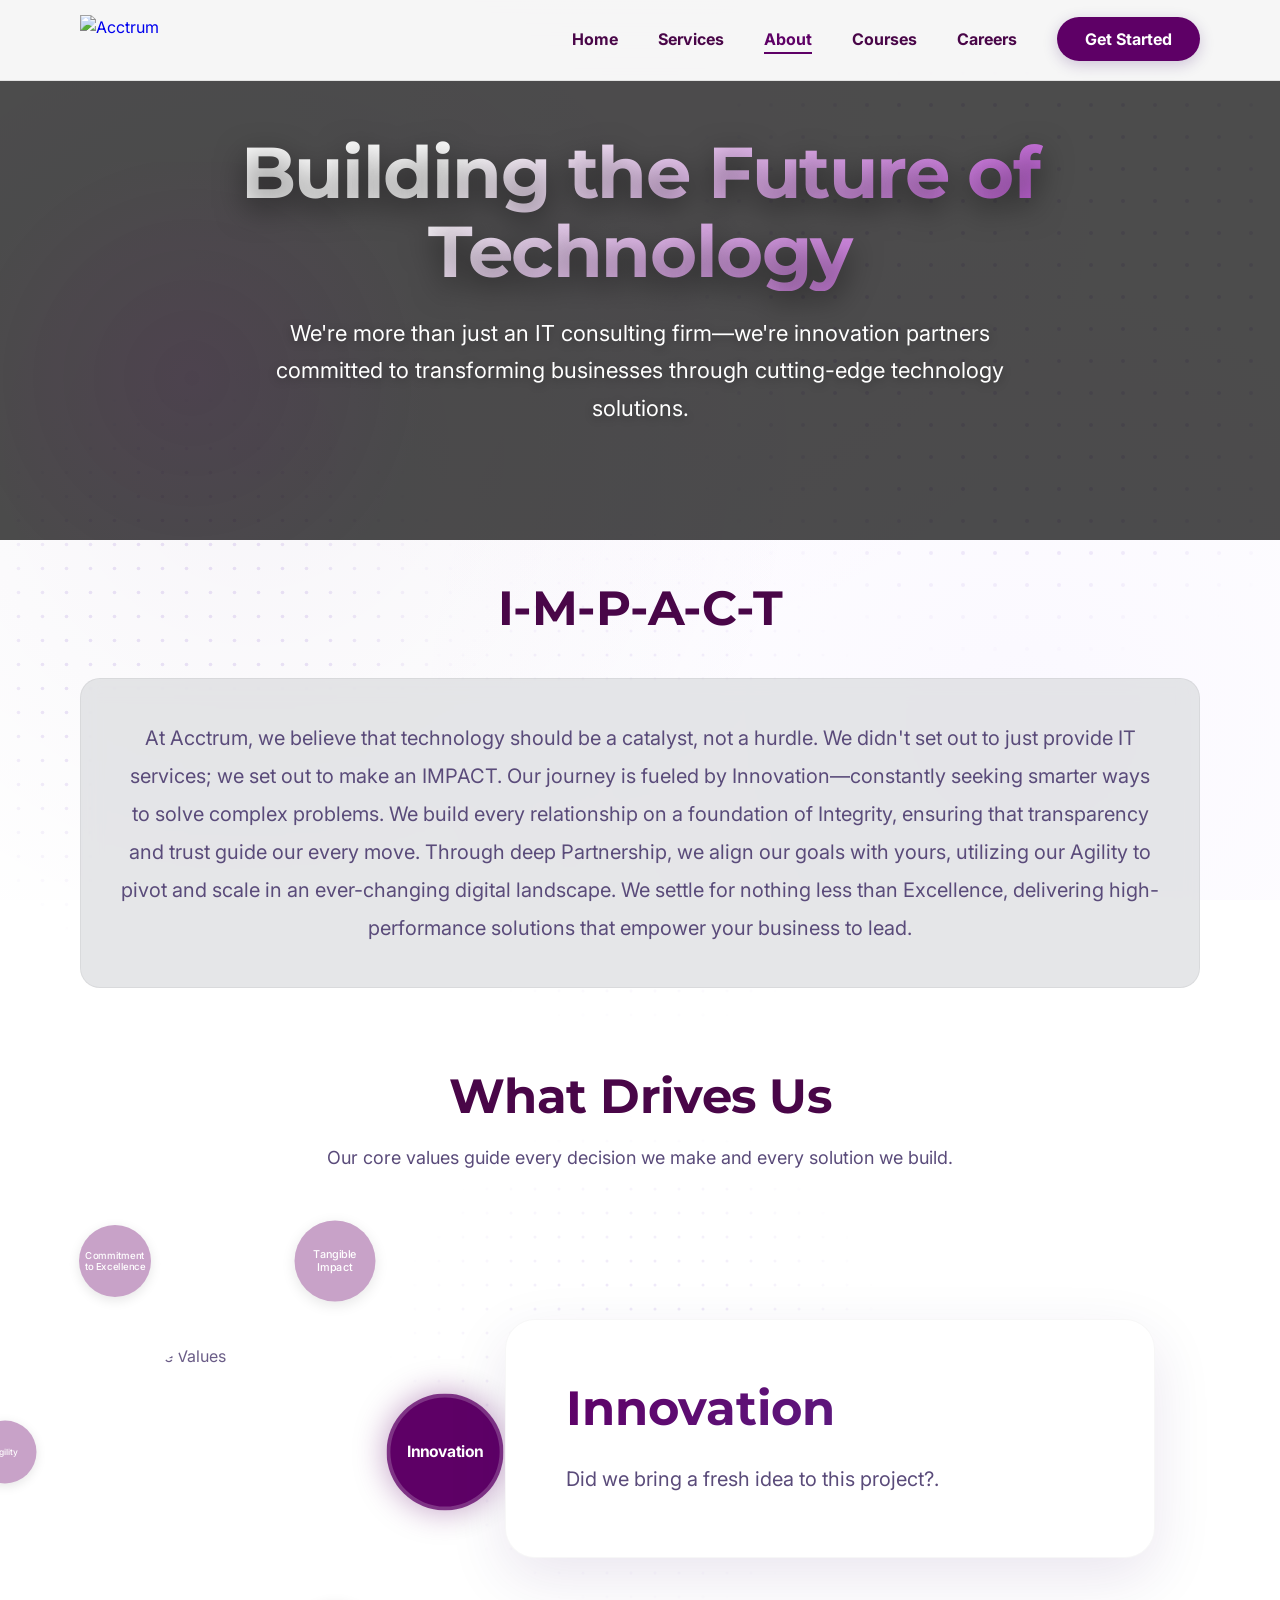
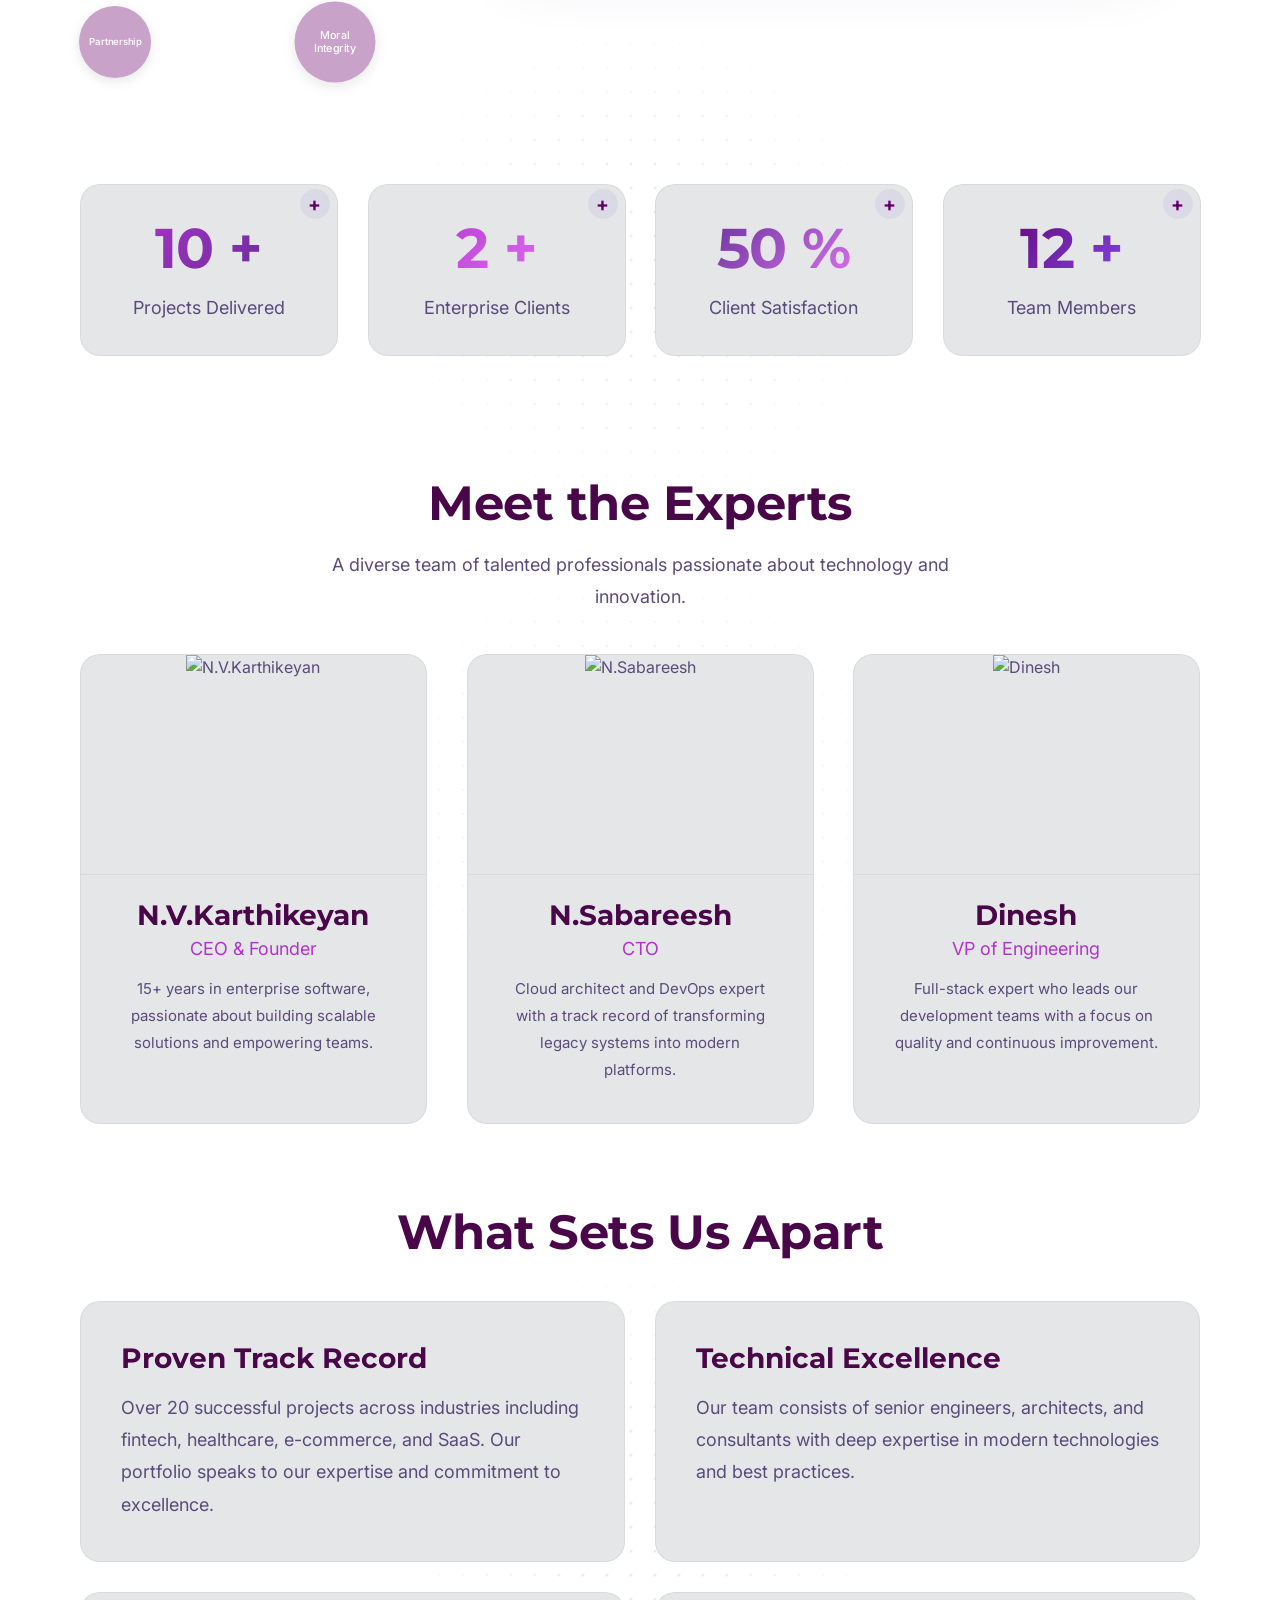
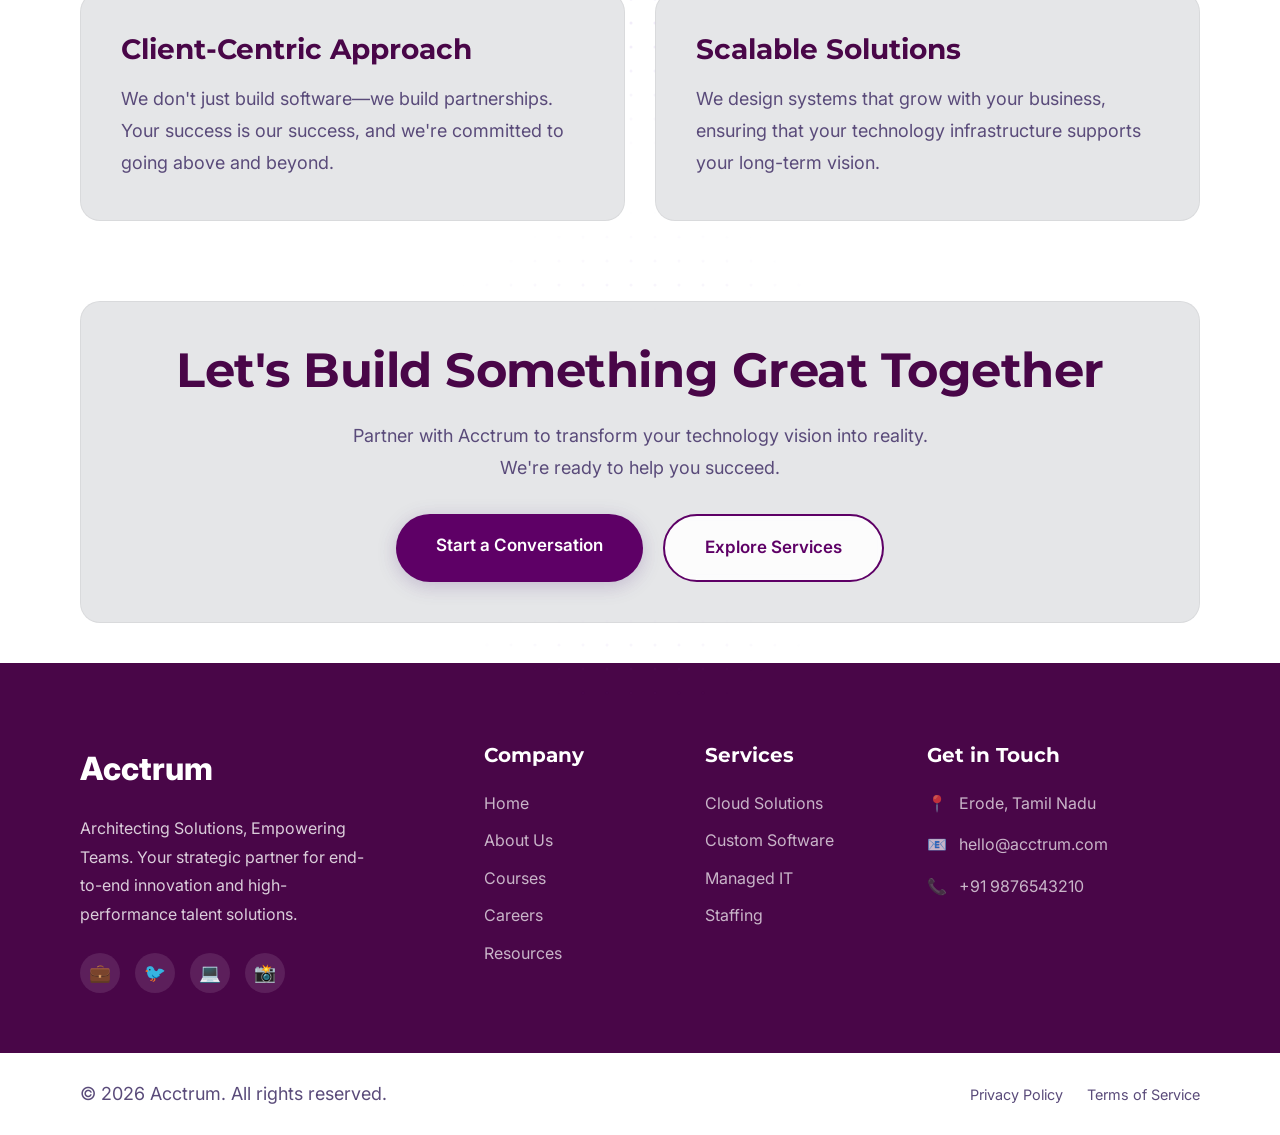
==== about.html @ 5f79438f "Add files via upload" ====
<!DOCTYPE html>
<html lang="en">

<head>
    <meta charset="UTF-8">
    <meta name="viewport" content="width=device-width, initial-scale=1.0">
    <meta name="description"
        content="Learn about Acctrum - your strategic partner for IT consulting, software development, and technology innovation.">
    <title>About Us | Acctrum - Our Story & Mission</title>

    <!-- Google Fonts -->
    <link rel="preconnect" href="https://fonts.googleapis.com">
    <link rel="preconnect" href="https://fonts.gstatic.com" crossorigin>
    <link
        href="https://fonts.googleapis.com/css2?family=Inter:wght@400;500;600;700;800&family=Montserrat:wght@700;800&display=swap"
        rel="stylesheet">

    <!-- Stylesheet -->
    <link rel="stylesheet" href="styles.css">
</head>

<body>
    <!-- Navigation -->
    <nav class="navbar" id="navbar">
        <div class="nav-container">
            <a href="index.html" class="logo">
                <img src="Imgs/Acctrum Logo Final.png" alt="Acctrum" class="logo-img">
            </a>
            <ul class="nav-links">
                <li><a href="index.html">Home</a></li>
                <li><a href="services.html">Services</a></li>
                <li><a href="about.html" class="active">About</a></li>
                <li><a href="courses.html">Courses</a></li>
                <li><a href="careers.html">Careers</a></li>
                <li><a href="contact.html" class="nav-cta">Get Started</a></li>
            </ul>
        </div>
    </nav>

    <!-- Hero Section -->
    <section class="hero section about-hero">
        <div class="container">
            <div class="hero-content" style="text-align: center; max-width: 1000px; margin: 0 auto;">
                <h1 style="margin-bottom: 24px;">Building the Future of Technology</h1>
                <p class="hero-subheadline" style="margin: 0 auto 40px;">
                    We're more than just an IT consulting firm—we're innovation partners
                    committed to transforming businesses through cutting-edge technology solutions.
                </p>
            </div>
        </div>
    </section>

    <!-- Mission Section -->
    <section class="section">
        <div class="container">
            <div class="section-header">

                <h2 class="section-title">I-M-P-A-C-T</h2>
            </div>

            <div class="glass-card" style="max-width: 1200px; margin: 0 auto; padding: 40px;">
                <p style="font-size: 1.25rem; line-height: 1.9; color: var(--text-gray); text-align: center;">
                    At Acctrum, we believe that technology should be a catalyst, not a hurdle.
                    We didn't set out to just provide IT services; we set out to make an IMPACT.
                    Our journey is fueled by Innovation—constantly seeking smarter ways to solve complex problems.
                    We build every relationship on a foundation of Integrity, ensuring that transparency and trust
                    guide our every move. Through deep Partnership, we align our goals with yours,
                    utilizing our Agility to pivot and scale in an ever-changing digital landscape.
                    We settle for nothing less than Excellence, delivering high-performance solutions that empower
                    your business to lead.
                </p>
            </div>
        </div>
    </section>

    <!-- Values Section -->
    <section class="section">
        <div class="container">
            <div class="section-header">

                <h2 class="section-title">What Drives Us</h2>
                <p class="section-description">
                    Our core values guide every decision we make and every solution we build.
                </p>
            </div>

            <div class="values-carousel-wrapper">
                <div class="values-queue" id="valuesQueue">
                    <div class="values-center-image">
                        <img src="Imgs/25.png" alt="Core Values">
                    </div>
                    <!-- Circles populated by JS -->
                </div>
                <div class="values-focal-point">
                    <div class="active-value-card" id="activeValueCard">
                        <div class="active-circle-glow"></div>
                        <div class="active-content" id="activeContent">
                            <h3 id="activeTitle">Innovation</h3>
                            <p id="activeDesc">Did we bring a fresh idea to this project?.</p>
                        </div>
                    </div>
                </div>
            </div>
        </div>
    </section>

    <!-- Stats Section -->
    <section class="section" id="stats-section">
        <div class="container">
            <div class="services-grid">
                <!-- Card 1 -->
                <div class="glass-card expandable-card">
                    <div class="card-content">
                        <h2
                            style="font-size: 3.5rem; margin-bottom: 10px; background: linear-gradient(135deg, var(--primary-light), var(--secondary)); -webkit-background-clip: text; -webkit-text-fill-color: transparent; background-clip: text;">
                            20+</h2>
                        <p style="color: var(--text-gray); font-size: 1.125rem;">Projects Delivered</p>
                        <div class="expand-icon">+</div>
                    </div>
                    <div class="card-details">
                        <p>We have successfully delivered scalable solutions across various industries including
                            Fintech, Healthcare, and E-commerce.</p>
                        <ul style="text-align: left; margin-top: 15px; font-size: 0.9rem; color: var(--text-gray);">
                            <li>• Banking & Financial Portals</li>
                            <li>• Healthcare Management Systems</li>
                            <li>• E-commerce Platforms</li>
                            <li>• Custom ERP Solutions</li>
                        </ul>
                    </div>
                </div>

                <!-- Card 2 -->
                <div class="glass-card expandable-card">
                    <div class="card-content">
                        <h2
                            style="font-size: 3.5rem; margin-bottom: 10px; background: linear-gradient(135deg, var(--primary-light), var(--accent)); -webkit-background-clip: text; -webkit-text-fill-color: transparent; background-clip: text;">
                            5+</h2>
                        <p style="color: var(--text-gray); font-size: 1.125rem;">Enterprise Clients</p>
                        <div class="expand-icon">+</div>
                    </div>
                    <div class="card-details">
                        <p>Trusted by industry leaders to drive their digital transformation.</p>
                        <div class="client-grid"
                            style="display: grid; grid-template-columns: repeat(2, 1fr); gap: 10px; margin-top: 15px;">
                            <div
                                style="background: rgba(0,0,0,0.05); padding: 10px; border-radius: 8px; font-size: 0.8rem; font-weight: 600;">
                                TechCorp</div>
                            <div
                                style="background: rgba(0,0,0,0.05); padding: 10px; border-radius: 8px; font-size: 0.8rem; font-weight: 600;">
                                HealthPlus</div>
                            <div
                                style="background: rgba(0,0,0,0.05); padding: 10px; border-radius: 8px; font-size: 0.8rem; font-weight: 600;">
                                FinFlow</div>
                            <div
                                style="background: rgba(0,0,0,0.05); padding: 10px; border-radius: 8px; font-size: 0.8rem; font-weight: 600;">
                                RetailX</div>
                        </div>
                    </div>
                </div>

                <!-- Card 3 -->
                <div class="glass-card expandable-card">
                    <div class="card-content">
                        <h2
                            style="font-size: 3.5rem; margin-bottom: 10px; background: linear-gradient(135deg, var(--secondary), var(--accent)); -webkit-background-clip: text; -webkit-text-fill-color: transparent; background-clip: text;">
                            98%</h2>
                        <p style="color: var(--text-gray); font-size: 1.125rem;">Client Satisfaction</p>
                        <div class="expand-icon">+</div>
                    </div>
                    <div class="card-details">
                        <p>Our commitment to excellence is reflected in our exceptional client retention and
                            satisfaction rates.</p>
                        <ul style="text-align: left; margin-top: 15px; font-size: 0.9rem; color: var(--text-gray);">
                            <li>• 24/7 Dedicated Support</li>
                            <li>• Transparent Communication</li>
                            <li>• On-time Delivery Guarantee</li>
                        </ul>
                    </div>
                </div>

                <!-- Card 4 -->
                <div class="glass-card expandable-card">
                    <div class="card-content">
                        <h2
                            style="font-size: 3.5rem; margin-bottom: 10px; background: linear-gradient(135deg, var(--primary), var(--secondary-light)); -webkit-background-clip: text; -webkit-text-fill-color: transparent; background-clip: text;">
                            25+</h2>
                        <p style="color: var(--text-gray); font-size: 1.125rem;">Team Members</p>
                        <div class="expand-icon">+</div>
                    </div>
                    <div class="card-details">
                        <p>A diverse team of certified experts passionate about technology.</p>
                        <ul style="text-align: left; margin-top: 15px; font-size: 0.9rem; color: var(--text-gray);">
                            <li>• Solutions Architects</li>
                            <li>• Senior Full-stack Devs</li>
                            <li>• DevOps Engineers</li>
                            <li>• UI/UX Designers</li>
                        </ul>
                    </div>
                </div>
            </div>
        </div>
    </section>

    <!-- Team Section -->
    <section class="section">
        <div class="container">
            <div class="section-header">

                <h2 class="section-title">Meet the Experts</h2>
                <p class="section-description">
                    A diverse team of talented professionals passionate about technology and innovation.
                </p>
            </div>

            <div class="pillars-grid">
                <div class="glass-card" style="text-align: center;">
                    <div class="card-image">
                        <img src="Imgs/1.png" alt="N.V.Karthikeyan">
                    </div>
                    <h3>N.V.Karthikeyan</h3>
                    <p style="color: var(--primary-light); margin-bottom: 10px;">CEO & Founder</p>
                    <p style="font-size: 0.9375rem;">
                        15+ years in enterprise software, passionate about building
                        scalable solutions and empowering teams.
                    </p>
                </div>

                <div class="glass-card" style="text-align: center;">
                    <div class="card-image">
                        <img src="Imgs/1.png" alt="N.Sabareesh">
                    </div>
                    <h3>N.Sabareesh</h3>
                    <p style="color: var(--primary-light); margin-bottom: 10px;">CTO</p>
                    <p style="font-size: 0.9375rem;">
                        Cloud architect and DevOps expert with a track record of
                        transforming legacy systems into modern platforms.
                    </p>
                </div>

                <div class="glass-card" style="text-align: center;">
                    <div class="card-image">
                        <img src="Imgs/1.png" alt="Dinesh">
                    </div>
                    <h3>Dinesh</h3>
                    <p style="color: var(--primary-light); margin-bottom: 10px;">VP of Engineering</p>
                    <p style="font-size: 0.9375rem;">
                        Full-stack expert who leads our development teams with a
                        focus on quality and continuous improvement.
                    </p>
                </div>
            </div>
        </div>
    </section>

    <!-- Why Choose Us -->
    <section class="section">
        <div class="container">
            <div class="section-header">

                <h2 class="section-title">What Sets Us Apart</h2>
            </div>

            <div class="job-grid">
                <div class="glass-card">
                    <h3 style="margin-bottom: 16px;">Proven Track Record</h3>
                    <p>
                        Over 20 successful projects across industries including fintech,
                        healthcare, e-commerce, and SaaS. Our portfolio speaks to our
                        expertise and commitment to excellence.
                    </p>
                </div>

                <div class="glass-card">
                    <h3 style="margin-bottom: 16px;">Technical Excellence</h3>
                    <p>
                        Our team consists of senior engineers, architects, and consultants
                        with deep expertise in modern technologies and best practices.
                    </p>
                </div>

                <div class="glass-card">
                    <h3 style="margin-bottom: 16px;">Client-Centric Approach</h3>
                    <p>
                        We don't just build software—we build partnerships. Your success
                        is our success, and we're committed to going above and beyond.
                    </p>
                </div>

                <div class="glass-card">
                    <h3 style="margin-bottom: 16px;">Scalable Solutions</h3>
                    <p>
                        We design systems that grow with your business, ensuring that your
                        technology infrastructure supports your long-term vision.
                    </p>
                </div>
            </div>
        </div>
    </section>

    <!-- CTA Section -->
    <section class="section">
        <div class="container">
            <div class="glass-card" style="text-align: center; padding: 40px 30px;">
                <h2 style="margin-bottom: 20px;">Let's Build Something Great Together</h2>
                <p style="max-width: 600px; margin: 0 auto 30px; font-size: 1.125rem;">
                    Partner with Acctrum to transform your technology vision into reality.
                    We're ready to help you succeed.
                </p>
                <div class="cta-container" style="justify-content: center;">
                    <a href="contact.html" class="btn btn-primary">Start a Conversation</a>
                    <a href="services.html" class="btn btn-secondary">Explore Services</a>
                </div>
            </div>
        </div>
    </section>

    <!-- Footer -->
    <footer class="footer">
        <div class="container">
            <div class="footer-grid">
                <div class="footer-info">
                    <div class="footer-logo">Acctrum</div>
                    <p>Architecting Solutions, Empowering Teams. Your strategic partner for end-to-end innovation and
                        high-performance talent solutions.</p>
                    <div class="social-links">
                        <a href="#" aria-label="LinkedIn">💼</a>
                        <a href="#" aria-label="Twitter">🐦</a>
                        <a href="#" aria-label="GitHub">💻</a>
                        <a href="#" aria-label="Instagram">📸</a>
                    </div>
                </div>

                <div class="footer-nav">
                    <h3 class="footer-heading">Company</h3>
                    <ul class="footer-links">
                        <li><a href="index.html">Home</a></li>
                        <li><a href="about.html">About Us</a></li>
                        <li><a href="courses.html">Courses</a></li>
                        <li><a href="careers.html">Careers</a></li>
                        <li><a href="contact.html">Resources</a></li>
                    </ul>
                </div>

                <div class="footer-nav">
                    <h3 class="footer-heading">Services</h3>
                    <ul class="footer-links">
                        <li><a href="services.html">Cloud Solutions</a></li>
                        <li><a href="services.html">Custom Software</a></li>
                        <li><a href="services.html">Managed IT</a></li>
                        <li><a href="services.html">Staffing</a></li>
                    </ul>
                </div>

                <div class="footer-nav">
                    <h3 class="footer-heading">Get in Touch</h3>
                    <ul class="footer-contact">
                        <li><span>📍</span> Erode, Tamil Nadu</li>
                        <li><span>📧</span> hello@acctrum.com</li>
                        <li><span>📞</span> +91 9876543210</li>
                    </ul>
                </div>
            </div>
        </div>

        <div class="footer-bottom">
            <div class="container" style="display: flex; justify-content: space-between; align-items: center;">
                <p>&copy; 2026 Acctrum. All rights reserved.</p>
                <div class="footer-legal">
                    <a href="#" style="margin-left: 20px;">Privacy Policy</a>
                    <a href="#" style="margin-left: 20px;">Terms of Service</a>
                </div>
            </div>
        </div>
    </footer>

    <!-- JavaScript -->
    <script src="script.js"></script>
</body>

</html>
---- styles.css ----
/* ===================================
   Professional Calm Design System
   =================================== */
:root {
    /* Deep Purple Professional Color Palette (#330066) */
    --primary: #5e0066;
    /* Deep Purple */
    --primary-light: #b033cc;
    /* Medium Purple */
    --primary-dark: #2b0149;
    /* Extra Dark Purple */

    --secondary: #5c2d91;
    /* Royal Purple */
    --secondary-light: #8c52ff;
    /* Vibrant Purple */

    --accent: #e879f9;
    /* Bright Magenta Accent */
    --accent-light: #f0abfc;
    /* Soft Magenta */

    --bg-main: #ffffff;
    /* Clean light background with purple tint */
    --bg-card: #ffffff;
    /* Pure White */
    --text-white: #ffffff;
    /* Pure White */
    --text-light: #490648;
    /* Very Dark Purple for headings */
    --text-gray: #5a4b7a;
    /* Sophisticated deep purple gray for body */

    /* Typography */
    --font-primary: 'Inter', -apple-system, BlinkMacSystemFont, 'Segoe UI', sans-serif;
    --font-heading: 'Montserrat', 'Inter', sans-serif;

    /* Spacing */
    --section-padding: 40px 0;
    --container-padding: 0 80px;
    --card-padding: 40px;

    /* Effects */
    --shadow-glow: 0 10px 40px rgba(51, 0, 102, 0.12);
    --shadow-glow-purple: 0 10px 40px rgba(102, 51, 204, 0.15);
    --shadow-glow-accent: 0 10px 40px rgba(232, 121, 249, 0.15);
    --transition: all 0.4s cubic-bezier(0.4, 0, 0.2, 1);
    --transition-fast: all 0.2s ease;
    --transition-bounce: all 0.5s cubic-bezier(0.175, 0.885, 0.32, 1.275);
}

/* ===================================
   Base Styles
   =================================== */
* {
    margin: 0;
    padding: 0;
    box-sizing: border-box;
}

html {
    scroll-behavior: smooth;
}

body {
    font-family: var(--font-primary);
    font-size: 16px;
    line-height: 1.6;
    color: var(--text-gray);
    background: var(--bg-main);
    /* Base professional gradients */
    background-image:
        radial-gradient(circle at 20% 50%, rgba(51, 0, 102, 0.04) 0%, transparent 50%),
        radial-gradient(circle at 80% 80%, rgba(140, 82, 255, 0.04) 0%, transparent 50%),
        radial-gradient(circle at 50% 20%, rgba(232, 121, 249, 0.03) 0%, transparent 50%);
    background-attachment: fixed;
    overflow-x: hidden;
    position: relative;
}

/* Decorative Background Dot Circles */
body::before,
body::after {
    content: '';
    position: fixed;
    pointer-events: none;
    z-index: -2;
    opacity: 0.18;
    /* Subtle yet attractive */
}

/* Multiple Dotted Clusters */
body::before {
    top: -10%;
    right: -10%;
    width: 60vw;
    height: 60vw;
    background-image:
        radial-gradient(circle at center, transparent 30%, transparent 31%),
        url("data:image/svg+xml,%3Csvg width='32' height='32' viewBox='0 0 32 32' xmlns='http://www.w3.org/2000/svg'%3E%3Ccircle cx='3' cy='3' r='2' fill='%23966FD6'/%3E%3C/svg%3E");
    mask-image: radial-gradient(circle at center, black 40%, transparent 70%);
    -webkit-mask-image: radial-gradient(circle at center, black 40%, transparent 70%);
    animation: rotate 120s linear infinite;
}

body::after {
    bottom: -10%;
    left: -10%;
    width: 50vw;
    height: 50vw;
    background-image: url("data:image/svg+xml,%3Csvg width='24' height='24' viewBox='0 0 24 24' xmlns='http://www.w3.org/2000/svg'%3E%3Ccircle cx='2.5' cy='2.5' r='1.8' fill='%23966FD6'/%3E%3C/svg%3E");
    mask-image: radial-gradient(circle at center, black 30%, transparent 65%);
    -webkit-mask-image: radial-gradient(circle at center, black 30%, transparent 65%);
    animation: rotate 180s linear infinite reverse;
}

/* Additional Dot Cluster in Middle for more attraction */
section {
    position: relative;
    z-index: 1;
}

section::before {
    content: '';
    position: absolute;
    top: 50%;
    left: 50%;
    transform: translate(-50%, -50%);
    width: 600px;
    height: 600px;
    z-index: -1;
    pointer-events: none;
    opacity: 0.15;
    background-image: url("data:image/svg+xml,%3Csvg width='24' height='24' viewBox='0 0 24 24' xmlns='http://www.w3.org/2000/svg'%3E%3Ccircle cx='3' cy='3' r='1.5' fill='%23966FD6'/%3E%3C/svg%3E");
    mask-image: radial-gradient(circle at center, black 20%, transparent 60%);
    -webkit-mask-image: radial-gradient(circle at center, black 20%, transparent 60%);
    animation: floatRotate 40s ease-in-out infinite;
}

@keyframes floatRotate {
    0% {
        transform: translate(-50%, -50%) rotate(0deg) scale(1);
    }

    50% {
        transform: translate(-50%, -50%) rotate(180deg) scale(1.1);
    }

    100% {
        transform: translate(-50%, -50%) rotate(360deg) scale(1);
    }
}

@keyframes rotate {
    from {
        transform: rotate(0deg);
    }

    to {
        transform: rotate(360deg);
    }
}

/* ===================================
   Animations
   =================================== */
@keyframes fadeInUp {
    from {
        opacity: 0;
        transform: translateY(40px);
    }

    to {
        opacity: 1;
        transform: translateY(0);
    }
}

@keyframes fadeIn {
    from {
        opacity: 0;
    }

    to {
        opacity: 1;
    }
}

@keyframes slideInLeft {
    from {
        opacity: 0;
        transform: translateX(-50px);
    }

    to {
        opacity: 1;
        transform: translateX(0);
    }
}

@keyframes slideInRight {
    from {
        opacity: 0;
        transform: translateX(50px);
    }

    to {
        opacity: 1;
        transform: translateX(0);
    }
}

@keyframes glow {

    0%,
    100% {
        box-shadow: 0 0 20px rgba(51, 0, 102, 0.2);
    }

    50% {
        box-shadow: 0 0 40px rgba(102, 51, 204, 0.3);
    }
}

@keyframes float {

    0%,
    100% {
        transform: translateY(0px);
    }

    50% {
        transform: translateY(-20px);
    }
}

@keyframes gradient-shift {
    0% {
        background-position: 0% 50%;
    }

    50% {
        background-position: 100% 50%;
    }

    100% {
        background-position: 0% 50%;
    }
}

@keyframes bounce {

    0%,
    20%,
    50%,
    80%,
    100% {
        transform: translateY(0);
    }

    40% {
        transform: translateY(-20px);
    }

    60% {
        transform: translateY(-10px);
    }
}


/* ===================================
   Typography
   =================================== */
h1,
h2,
h3,
h4,
h5,
h6 {
    font-family: var(--font-heading);
    font-weight: 700;
    color: var(--text-light);
    line-height: 1.2;
}

h1 {
    font-size: 4rem;
    letter-spacing: -0.02em;
    background: linear-gradient(135deg, var(--primary-light), var(--text-light));
    background-size: 200% 200%;
    -webkit-background-clip: text;
    -webkit-text-fill-color: transparent;
    background-clip: text;
    /* Removed the intense continuous animation for a more stable professional look, 
       or we can keep a subtle one. Let's keep it subtle. */
    animation: gradient-shift 8s ease infinite;
}

h2 {
    font-size: 3rem;
    letter-spacing: -0.01em;
}

h3 {
    font-size: 1.75rem;
}

p {
    font-size: 1.125rem;
    line-height: 1.8;
}

/* ===================================
   Container & Layout
   =================================== */
.container {
    max-width: 1400px;
    margin: 0 auto;
    padding: var(--container-padding);
}

.section {
    padding: var(--section-padding);
    position: relative;
}

/* ===================================
   Navigation
   =================================== */
.navbar {
    position: fixed;
    top: 0;
    left: 0;
    right: 0;
    background: rgba(255, 255, 255, 0.95);
    backdrop-filter: blur(20px);
    padding: 15px 0;
    z-index: 1000;
    border-bottom: 1px solid rgba(0, 0, 0, 0.08);
    transition: var(--transition);
}

.navbar.scrolled {
    background: #ffffff;
    border-bottom: 1px solid rgba(0, 0, 0, 0.12);
    box-shadow: 0 4px 20px rgba(0, 0, 0, 0.05);
}

.nav-container {
    display: flex;
    justify-content: space-between;
    align-items: center;
    max-width: 1400px;
    margin: 0 auto;
    padding: 0 80px;
}

.logo {
    display: flex;
    align-items: center;
    text-decoration: none;
    transition: var(--transition-fast);
}

.logo-img {
    height: 50px;
    width: auto;
    object-fit: contain;
    display: block;
}

.logo:hover {
    transform: scale(1.02);
}

.nav-links {
    display: flex;
    gap: 40px;
    list-style: none;
    align-items: center;
}

.nav-links a {
    color: var(--text-light);
    text-decoration: none;
    font-weight: 700;
    transition: var(--transition-fast);
    position: relative;
}

.nav-links a::after {
    content: '';
    position: absolute;
    bottom: -5px;
    left: 0;
    width: 0;
    height: 2px;
    background: var(--primary);
    transition: var(--transition-fast);
}

.nav-links a:hover,
.nav-links a.active {
    color: var(--primary);
}

.nav-links a:hover::after,
.nav-links a.active::after {
    width: 100%;
}

.nav-cta {
    background: var(--primary);
    color: white !important;
    padding: 12px 28px;
    border-radius: 50px;
    font-weight: 600;
    transition: var(--transition);
    box-shadow: 0 4px 15px rgba(51, 0, 102, 0.2);
}

.nav-cta::after {
    display: none;
}

.nav-cta:hover {
    transform: translateY(-2px);
    background: var(--primary-dark);
    box-shadow: 0 6px 20px rgba(51, 0, 102, 0.3);
}

/* ===================================
   Hero Section
   =================================== */
.hero {
    min-height: 60vh;
    display: flex;
    align-items: center;
    position: relative;
    overflow: hidden;
    padding-top: 100px;
}

.hero::before {
    content: '';
    position: absolute;
    top: -30%;
    right: -5%;
    width: 60%;
    height: 120%;
    background: radial-gradient(circle, rgba(176, 51, 204, 0.15) 30%, transparent 70%);
    animation: float 12s ease-in-out infinite;
    z-index: 1;
}

.hero::after {
    content: '';
    position: absolute;
    bottom: -10%;
    left: -5%;
    width: 40%;
    height: 80%;
    background: radial-gradient(circle, rgba(94, 0, 102, 0.1) 0%, transparent 70%);
    animation: float 15s ease-in-out infinite reverse;
    z-index: 1;
}

.home-hero {
    background: #1a0033;
    /* Theme fallback */
    position: relative;
    z-index: 1;
}

#hero-particles {
    position: absolute;
    top: 0;
    left: 0;
    width: 100%;
    height: 100%;
    z-index: 2;
    pointer-events: none;
}

.hero-bg-overlay {
    position: absolute;
    top: 0;
    left: 0;
    width: 100%;
    height: 100%;
    background: linear-gradient(rgba(0, 0, 0, 0.65), rgba(26, 0, 51, 0.7)), url('Imgs/4.png');
    background-size: cover;
    background-position: center;
    z-index: 1;
    animation: heroBreathe 40s ease-in-out infinite;
    transform-origin: center;
}

/* High-tech Grid Overlay */
.hero-bg-overlay::before {
    content: '';
    position: absolute;
    top: 0;
    left: 0;
    width: 100%;
    height: 100%;
    background-image:
        linear-gradient(rgba(0, 0, 0, 0.1) 1px, transparent 1px),
        linear-gradient(90deg, rgba(0, 0, 0, 0.1) 1px, transparent 1px);
    background-size: 40px 40px;
    z-index: 2;
}

/* Moving Scanline */
.hero-bg-overlay::after {
    content: '';
    position: absolute;
    top: 0;
    left: 0;
    width: 100%;
    height: 5px;
    background: linear-gradient(to bottom, transparent, rgba(0, 0, 0, 0.3), transparent);
    z-index: 3;
    animation: scanline 8s linear infinite;
    opacity: 0.5;
}

@keyframes scanline {
    0% {
        top: -10%;
    }

    100% {
        top: 110%;
    }
}

@keyframes heroBreathe {

    0%,
    100% {
        transform: scale(1);
    }

    50% {
        transform: scale(1.1);
    }
}

.services-hero {
    background: linear-gradient(rgba(0, 0, 0, 0.7), rgba(0, 0, 0, 0.7)), url('Imgs/2.png');
    background-size: cover;
    background-position: center;
    background-repeat: no-repeat;
}

.about-hero {
    background: linear-gradient(rgba(0, 0, 0, 0.7), rgba(0, 0, 0, 0.7)), url('Imgs/3.png');
    background-size: cover;
    background-position: center;
    background-repeat: no-repeat;
}

.careers-hero {
    background: linear-gradient(rgba(0, 0, 0, 0.7), rgba(0, 0, 0, 0.7)), url('Imgs/1.png');
    background-size: cover;
    background-position: 50% 30%;
    background-repeat: no-repeat;
}

.contact-hero {
    background: linear-gradient(rgba(0, 0, 0, 0.7), rgba(0, 0, 0, 0.7)), url('Imgs/3.png');
    background-size: cover;
    background-position: 50% 30%;
    background-repeat: no-repeat;
}

.hero p,
.hero .hero-subheadline {
    color: #ffffff !important;
}

.hero-content {
    position: relative;
    z-index: 5;
    max-width: 900px;
    animation: fadeInUp 1.2s cubic-bezier(0.2, 0.8, 0.2, 1);
}

.hero h1 {
    font-size: 4.5rem;
    margin-bottom: 24px;
    line-height: 1.1;
    color: var(--text-white);
    background: linear-gradient(135deg, #ffffff 30%, var(--primary-light));
    -webkit-background-clip: text;
    -webkit-text-fill-color: transparent;
    background-clip: text;
    text-shadow: 0 10px 30px rgba(0, 0, 0, 0.5);
}



.hero-subheadline {
    color: rgba(255, 255, 255, 0.9);
    font-size: 1.375rem;
    line-height: 1.7;
    margin-bottom: 40px;
    max-width: 750px;
    text-shadow: 0 2px 10px rgba(0, 0, 0, 0.3);
    animation: fadeInUp 1s ease 0.2s backwards;
}

/* Ensure next section has solid background to prevent hero bleed */
#pillars {
    background-color: rgba(255, 255, 255, 0.92) !important;
    backdrop-filter: blur(10px);
    opacity: 1 !important;
    z-index: 10;
    position: relative;
    box-shadow: 0 -30px 60px rgba(0, 0, 0, 0.15);
}

.cta-container {
    display: flex;
    gap: 20px;
    animation: fadeInUp 1s ease 0.4s backwards;
}

/* Services Slider Styles */
.slider-wrapper {
    position: relative;
    width: 100%;
    margin: 40px 0;
    overflow: hidden;
}

.slider-wrapper .pillars-grid {
    display: flex !important;
    grid-template-columns: none !important;
    gap: 40px;
    overflow-x: auto;
    scrollbar-width: none;
    -ms-overflow-style: none;
    padding: 60px 15%;
    /* Large padding for edge-to-edge feel */
}

.slider-wrapper .pillars-grid::-webkit-scrollbar {
    display: none;
}

.slider-wrapper .glass-card {
    flex: 0 0 450px;
    opacity: 0.3;
    /* 30% visibility by default */
    transition: opacity 0.5s cubic-bezier(0.4, 0, 0.2, 1), transform 0.5s ease;
}

.slider-wrapper .glass-card.item-focus {
    opacity: 1;
    transform: scale(1.02);
}

.slider-nav {
    position: absolute;
    top: 50%;
    transform: translateY(-50%);
    width: 60px;
    height: 60px;
    border-radius: 50%;
    background: rgba(127, 71, 133, 0.9);
    backdrop-filter: blur(10px);
    border: 1px solid rgba(0, 0, 0, 0.1);
    color: var(--primary);
    font-size: 1.8rem;
    display: flex;
    align-items: center;
    justify-content: center;
    cursor: pointer;
    z-index: 20;
    box-shadow: 0 10px 30px rgba(0, 0, 0, 0.15);
    transition: all 0.3s ease;
}

.slider-nav:hover {
    background: var(--primary);
    color: var(--text-white);
    transform: translateY(-50%) scale(1.1);
}

.slider-nav.prev {
    left: 40px;
}

.slider-nav.next {
    right: 40px;
}

@media (max-width: 768px) {
    .slider-wrapper .pillars-grid {
        padding: 40px 8%;
        gap: 20px;
    }

    .slider-wrapper .glass-card {
        flex: 0 0 82vw;
    }

    .slider-nav {
        width: 45px;
        height: 45px;
        font-size: 1.3rem;
    }

    .slider-nav.prev {
        left: 10px;
    }

    .slider-nav.next {
        right: 10px;
    }
}

/* ===================================
   Glassmorphic Cards
   =================================== */
.glass-card {
    background: rgba(219, 220, 222, 0.7);
    /* White with opacity */
    backdrop-filter: blur(10px);
    border-radius: 20px;
    border: 1px solid rgba(0, 0, 0, 0.05);
    padding: var(--card-padding);
    /* Transition specific properties to avoid transform lag */
    transition: background 0.3s ease, border-color 0.3s ease, box-shadow 0.3s ease, opacity 0.4s ease;
    position: relative;
    overflow: hidden;
    will-change: transform, opacity;
}

.glass-card .card-image {
    width: calc(100% + 80px);
    height: 220px;
    margin: -40px -40px 24px -40px;
    border-bottom: 1px solid rgba(0, 0, 0, 0.05);
}

.glass-card::before {
    content: '';
    position: absolute;
    top: 0;
    left: 0;
    right: 0;
    height: 2px;
    background: linear-gradient(90deg, var(--primary), var(--secondary));
    transform: scaleX(0);
    transform-origin: left;
    transition: var(--transition);
}

.glass-card:hover {
    transform: translateY(-8px);
    background: rgba(255, 255, 255, 0.9);
    border-color: rgba(106, 203, 74, 0.2);
    box-shadow: 0 20px 40px rgba(0, 0, 0, 0.08);
}

.glass-card:hover::before {
    transform: scaleX(1);
}

/* Expandable Stat Cards */
.expandable-card {
    cursor: pointer;
    transition: all 0.4s cubic-bezier(0.25, 0.8, 0.25, 1);
    align-items: flex-start !important;
    /* Override center align if needed */
    display: flex;
    flex-direction: column;
    justify-content: flex-start;
    padding: 30px !important;
}

.expandable-card .card-content {
    width: 100%;
    position: relative;
    text-align: center;
}

.expandable-card .expand-icon {
    position: absolute;
    top: -10%;
    right: -12%;
    transform: translateY(-50%);
    width: 30px;
    height: 30px;
    border-radius: 50%;
    background: rgba(150, 111, 214, 0.1);
    color: var(--primary);
    display: flex;
    align-items: center;
    justify-content: center;
    font-size: 1.2rem;
    font-weight: bold;
    transition: all 0.3s ease;
}

.expandable-card.expanded .expand-icon {
    transform: translateY(-50%) rotate(45deg);
    background: var(--primary);
    color: white;
}

.expandable-card .card-details {
    max-height: 0;
    overflow: hidden;
    opacity: 0;
    transition: all 0.5s ease;
    margin-top: 0;
    text-align: left;
}

.expandable-card.expanded .card-details {
    max-height: 500px;
    /* Arbitrary large height */
    opacity: 1;
    margin-top: 20px;
    border-top: 1px solid rgba(0, 0, 0, 0.05);
    padding-top: 20px;
}

.expandable-card.expanded {
    background: #ffffff;
    box-shadow: 0 15px 40px rgba(51, 0, 102, 0.15);
    border-color: rgba(150, 111, 214, 0.3);
    z-index: 10;
    transform: scale(1.02);
}

/* ===================================
   Buttons
   =================================== */
.btn {
    display: inline-block;
    padding: 18px 40px;
    font-size: 1.0625rem;
    font-weight: 600;
    text-decoration: none;
    border-radius: 50px;
    transition: var(--transition);
    cursor: pointer;
    border: none;
    font-family: var(--font-primary);
    position: relative;
    overflow: hidden;
}

.btn::before {
    content: '';
    position: absolute;
    top: 50%;
    left: 50%;
    width: 0;
    height: 0;
    border-radius: 50%;
    background: rgba(255, 255, 255, 0.15);
    transform: translate(-50%, -50%);
    transition: width 0.6s, height 0.6s;
}

.btn:hover::before {
    width: 300px;
    height: 300px;
}

.btn-primary {
    background: var(--primary);
    color: white;
    box-shadow: 0 4px 20px rgba(51, 0, 102, 0.2);
}

.btn-primary:hover {
    background: var(--primary-dark);
    transform: translateY(-3px);
    box-shadow: 0 8px 25px rgba(51, 0, 102, 0.3);
}

.btn-secondary {
    background: rgba(255, 255, 255, 0.9);
    color: var(--primary);
    border: 2px solid var(--primary);
    backdrop-filter: blur(5px);
}

.btn-secondary:hover {
    background: var(--primary);
    color: white;
    border-color: var(--primary);
    transform: translateY(-3px);
    box-shadow: 0 5px 15px rgba(51, 0, 102, 0.15);
}

/* ===================================
   Section Headings
   =================================== */
.section-header {
    text-align: center;
    margin-bottom: 40px;
    will-change: transform, opacity;
}



.section-title {
    margin-bottom: 16px;
    color: var(--text-light);
}

.section-description {
    color: var(--text-gray);
    max-width: 700px;
    margin: 0 auto;
    font-size: 1.125rem;
}

/* ===================================
   Pillars Grid
   =================================== */
.pillars-grid {
    display: grid;
    grid-template-columns: repeat(3, 1fr);
    gap: 40px;
    margin-top: 40px;
}

.pillar-card {
    background: linear-gradient(135deg, rgba(102, 51, 204, 0.1) 0%, rgba(51, 0, 102, 0.05) 100%);
    backdrop-filter: blur(10px);
    border-radius: 20px;
    border: 1px solid rgba(0, 0, 0, 0.05);
    padding: var(--card-padding);
    /* Transition specific properties to avoid transform lag */
    transition: background 0.3s ease, border-color 0.3s ease, box-shadow 0.3s ease, opacity 0.4s ease;
    position: relative;
    overflow: hidden;
    will-change: transform, opacity;
}

.pillar-card::before {
    content: '';
    position: absolute;
    top: 0;
    left: 0;
    right: 0;
    height: 3px;
    background: linear-gradient(90deg, var(--primary), var(--secondary));
    transform: scaleX(0);
    transform-origin: left;
    transition: var(--transition);
}

.pillar-card:hover {
    transform: translateY(-8px);
    background: #ffffff;
    border-color: rgba(51, 0, 102, 0.2);
    box-shadow: 0 20px 40px rgba(51, 0, 102, 0.08);
}

.pillar-card:hover::before {
    transform: scaleX(1);
}

.pillar-icon {
    display: none;
}

.card-image {
    width: calc(100% + 80px);
    height: 180px;
    margin: -40px -40px 24px -40px;
    overflow: hidden;
    border-bottom: 1px solid rgba(0, 0, 0, 0.05);
}

.card-image img {
    width: 100%;
    height: 100%;
    object-fit: cover;
}

.pillar-card h3 {
    margin-bottom: 16px;
    color: var(--text-light);
}

.pillar-card p {
    color: var(--text-gray);
    font-size: 1rem;
    line-height: 1.7;
}

/* ===================================
   Services Grid
   =================================== */
.services-grid {
    display: grid;
    grid-template-columns: repeat(4, 1fr);
    gap: 30px;
    margin-top: 40px;
}

.service-card {
    background: rgba(102, 51, 204, 0.05);
    backdrop-filter: blur(10px);
    border-radius: 16px;
    border: 1px solid rgba(0, 0, 0, 0.05);
    padding: 35px 30px;
    text-align: center;
    transition: var(--transition);
    will-change: transform, opacity;
}

.service-card:hover {
    transform: translateY(-8px);
    background: #ffffff;
    border-color: rgba(51, 0, 102, 0.2);
    box-shadow: 0 20px 40px rgba(51, 0, 102, 0.08);
}

.service-icon {
    display: none;
}

.service-card .card-image {
    width: calc(100% + 60px);
    height: 160px;
    margin: -35px -30px 20px -30px;
    border-bottom: 1px solid rgba(0, 0, 0, 0.05);
}

.service-card h3 {
    margin-bottom: 12px;
    font-size: 1.25rem;
    color: var(--text-light);
}

.service-card p {
    color: var(--text-gray);
    font-size: 0.9375rem;
    line-height: 1.6;
}

/* ===================================
   Job Listing Cards
   =================================== */
.job-grid {
    display: grid;
    grid-template-columns: repeat(2, 1fr);
    gap: 30px;
    margin-top: 40px;
}

.job-card {
    background: rgba(255, 255, 255, 0.5);
    backdrop-filter: blur(10px);
    border-radius: 20px;
    border: 1px solid rgba(0, 0, 0, 0.05);
    padding: 35px;
    transition: var(--transition);
    position: relative;
    overflow: hidden;
    will-change: transform, opacity;
}

.job-card::before {
    content: '';
    position: absolute;
    top: 0;
    left: 0;
    right: 0;
    height: 3px;
    background: linear-gradient(90deg, var(--primary), var(--secondary));
    transform: scaleX(0);
    transform-origin: left;
    transition: var(--transition);
}

.job-card:hover {
    transform: translateY(-8px);
    background: #ffffff;
    border-color: rgba(51, 0, 102, 0.2);
    box-shadow: 0 20px 40px rgba(51, 0, 102, 0.08);
}

.job-card:hover::before {
    transform: scaleX(1);
}

.job-header {
    display: flex;
    justify-content: space-between;
    align-items: start;
    margin-bottom: 20px;
}

.job-title {
    font-size: 1.5rem;
    color: var(--text-light);
    margin-bottom: 8px;
}

.job-department {
    display: inline-block;
    background: rgba(51, 0, 102, 0.06);
    color: var(--primary-light);
    border: 1px solid rgba(51, 0, 102, 0.1);
    padding: 6px 16px;
    border-radius: 20px;
    font-size: 0.75rem;
    font-weight: 600;
    text-transform: uppercase;
    letter-spacing: 0.05em;
}

.job-meta {
    display: flex;
    gap: 20px;
    margin-bottom: 20px;
    flex-wrap: wrap;
}

.job-meta-item {
    display: flex;
    align-items: center;
    gap: 8px;
    color: var(--text-gray);
    font-size: 0.9375rem;
}

.job-meta-item span {
    font-size: 1.125rem;
    color: var(--primary-light);
}

.job-description {
    color: var(--text-gray);
    margin-bottom: 20px;
    line-height: 1.7;
}

.job-tags {
    display: flex;
    flex-wrap: wrap;
    gap: 10px;
    margin-bottom: 24px;
}

.job-tag {
    background: rgba(51, 0, 102, 0.06);
    color: var(--primary);
    padding: 6px 14px;
    border-radius: 16px;
    font-size: 0.875rem;
    border: 1px solid rgba(51, 0, 102, 0.1);
}

.job-apply {
    display: inline-block;
    background: var(--primary);
    color: white;
    padding: 12px 28px;
    border-radius: 50px;
    text-decoration: none;
    font-weight: 600;
    box-shadow: 0 4px 16px rgba(51, 0, 102, 0.2);
}

.job-apply:hover {
    transform: translateY(-2px);
    background: var(--primary-dark);
    box-shadow: 0 8px 24px rgba(51, 0, 102, 0.3);
}

/* ===================================
   Form Styles
   =================================== */
.form-container {
    max-width: 800px;
    margin: 0 auto;
    background: rgba(255, 255, 255, 0.7);
    backdrop-filter: blur(20px);
    border-radius: 24px;
    border: 1px solid rgba(0, 0, 0, 0.05);
    padding: 50px;
    box-shadow: 0 30px 60px rgba(0, 0, 0, 0.04);
}

.form-grid {
    display: grid;
    grid-template-columns: repeat(2, 1fr);
    gap: 24px;
    margin-bottom: 24px;
}

.form-group {
    display: flex;
    flex-direction: column;
}

.form-group.full-width {
    grid-column: 1 / -1;
}

.form-group label {
    font-weight: 600;
    color: var(--text-light);
    margin-bottom: 8px;
    font-size: 0.9375rem;
}

.form-group input,
.form-group textarea,
.form-group select {
    padding: 14px 18px;
    background: #ffffff;
    /* Clean white background */
    border: 1px solid rgba(0, 0, 0, 0.1);
    border-radius: 12px;
    font-family: var(--font-primary);
    font-size: 1rem;
    color: var(--text-light);
    transition: var(--transition-fast);
}

.form-group input:focus,
.form-group textarea:focus,
.form-group select:focus {
    outline: none;
    border-color: var(--primary);
    background: #ffffff;
    box-shadow: 0 0 0 4px rgba(102, 51, 204, 0.1);
}

.form-group textarea {
    min-height: 150px;
    resize: vertical;
}

.file-upload-wrapper {
    position: relative;
    width: 100%;
    height: 52px;
}

.file-upload-wrapper input[type="file"] {
    position: absolute;
    width: 100%;
    height: 100%;
    opacity: 0;
    cursor: pointer;
    z-index: 2;
}

.file-upload-custom {
    position: absolute;
    top: 0;
    left: 0;
    width: 100%;
    height: 100%;
    background: #ffffff;
    border: 1px dashed rgba(102, 51, 204, 0.3);
    border-radius: 12px;
    display: flex;
    align-items: center;
    padding: 0 18px;
    color: var(--text-gray);
    font-size: 0.9375rem;
    transition: var(--transition-fast);
}

.file-upload-wrapper:hover .file-upload-custom {
    border-color: var(--primary);
    background: rgba(102, 51, 204, 0.02);
}

.file-upload-wrapper input[type="file"]:focus+.file-upload-custom {
    border-color: var(--primary);
    box-shadow: 0 0 0 4px rgba(102, 51, 204, 0.1);
}

.file-upload-custom.selected {
    border: 1px solid var(--primary);
    background: rgba(102, 51, 204, 0.05);
    color: var(--primary);
    font-weight: 600;
}

.services-grid {
    display: grid;
    grid-template-columns: repeat(4, 1fr);
    gap: 30px;
    margin-bottom: 40px;
    align-items: start;
    /* Fix expansion height issue layout shift */
}

.form-submit {
    width: 100%;
    padding: 18px;
    background: var(--primary);
    color: white;
    border: none;
    border-radius: 50px;
    font-size: 1.125rem;
    font-weight: 600;
    cursor: pointer;
    transition: var(--transition);
    font-family: var(--font-primary);
    box-shadow: 0 4px 20px rgba(51, 0, 102, 0.2);
}

.form-submit:hover {
    transform: translateY(-2px);
    background: var(--primary-dark);
    box-shadow: 0 8px 32px rgba(51, 0, 102, 0.3);
}

/* ===================================
   Footer
   =================================== */
.footer {
    background: #490648;
    color: white;
    padding: 80px 0 0;
}

.footer-grid {
    display: grid;
    grid-template-columns: 2fr 1fr 1fr 1.5fr;
    gap: 40px;
    margin-bottom: 60px;
}

.footer-info .footer-logo {
    font-size: 2rem;
    font-weight: 800;
    margin-bottom: 20px;
    color: white;
}

.footer-info p {
    color: rgba(255, 255, 255, 0.8);
    margin-bottom: 24px;
    max-width: 300px;
    font-size: 1rem;
}

.footer-heading {
    font-size: 1.25rem;
    font-weight: 700;
    margin-bottom: 24px;
    color: white;
}

.footer-links {
    list-style: none;
}

.footer-links li {
    margin-bottom: 12px;
}

.footer-links a {
    color: rgba(255, 255, 255, 0.7);
    text-decoration: none;
    transition: var(--transition-fast);
}

.footer-links a:hover {
    color: white;
    padding-left: 5px;
}

.footer-contact li {
    display: flex;
    align-items: center;
    gap: 12px;
    color: rgba(255, 255, 255, 0.7);
    margin-bottom: 16px;
}

.social-links {
    display: flex;
    gap: 15px;
}

.social-links a {
    width: 40px;
    height: 40px;
    background: rgba(255, 255, 255, 0.1);
    border-radius: 50%;
    display: flex;
    align-items: center;
    justify-content: center;
    color: white;
    text-decoration: none;
    transition: var(--transition-bounce);
    font-size: 1.1rem;
}

.social-links a:hover {
    background: white;
    color: #490648;
    transform: translateY(-5px);
}

.footer-bottom {
    background: #ffffff;
    padding: 25px 0;
    color: #5a4b7a;
    font-size: 0.9rem;
    margin-top: 60px;
}

.footer-bottom a {
    color: #5a4b7a;
    text-decoration: none;
    transition: var(--transition-fast);
}

.footer-bottom a:hover {
    color: var(--primary);
}

@media (max-width: 992px) {
    .footer-grid {
        grid-template-columns: 1fr 1fr;
    }
}

@media (max-width: 576px) {
    .footer-grid {
        grid-template-columns: 1fr;
    }

    .footer-bottom .container {
        flex-direction: column;
        gap: 15px;
        text-align: center;
    }
}

/* ===================================
   Responsive Design
   =================================== */
@media (max-width: 1200px) {

    .container,
    .nav-container {
        padding: 0 40px;
    }

    h1 {
        font-size: 3.5rem;
    }

    .hero h1 {
        font-size: 4rem;
    }
}

@media (max-width: 992px) {

    .pillars-grid,
    .job-grid {
        grid-template-columns: 1fr;
        gap: 30px;
    }

    .services-grid {
        grid-template-columns: repeat(2, 1fr);
        align-items: start;
        /* Fix: Items align to top so they don't stretch */
    }

    .nav-links {
        gap: 25px;
    }
}

@media (max-width: 768px) {
    :root {
        --section-padding: 30px 0;
        --container-padding: 0 24px;
        --card-padding: 30px;
    }

    .container,
    .nav-container {
        padding: 0 24px;
    }

    h1 {
        font-size: 2.5rem;
    }

    h2 {
        font-size: 2rem;
    }

    .hero {
        min-height: 90vh;
    }

    .hero h1 {
        font-size: 2.75rem;
    }

    .hero-subheadline {
        font-size: 1.125rem;
    }

    .cta-container {
        flex-direction: column;
    }

    .btn {
        text-align: center;
    }

    .services-grid {
        grid-template-columns: 1fr;
        align-items: start;
        /* Fix for mobile too */
    }

    .form-grid {
        grid-template-columns: 1fr;
    }

    .form-container {
        padding: 30px 24px;
    }

    .nav-links {
        display: none;
    }
}

/* Values Carousel Section Styles */
.values-carousel-wrapper {
    display: flex;
    align-items: center;
    justify-content: space-between;
    min-height: 500px;
    margin: 60px 0;
    position: relative;
    gap: 40px;
    margin-top: -50px;
    margin-left: -100px;
    margin-bottom: -50px;

}

.values-queue {
    flex: 0 0 400px;
    height: 550px;
    position: relative;
    display: block;
    /* Remove flex to allow absolute positioning of items */
}

.values-center-image {
    /* 1. Ensure the container itself is a circle to match the shadow */
    border-radius: 50%;

    /* 2. Remove overflow: hidden; so the shadow can spread outside the box */
    overflow: visible;

    /* 3. Use margin: auto or relative positioning instead of huge hardcoded margins 
       to prevent layout shifts, but keeping your logic for now: */
    margin-left: 240px;
    margin-top: 280px;
    height: 200px;
    width: 200px;

    transform: translate(-50%, -50%);
    z-index: 1;
    display: flex;
    align-items: center;
    justify-content: center;
    pointer-events: none;
    animation: breathe 4s ease-in-out infinite;
}

.values-center-image img {
    width: 100%;
    height: 100%;
    /* Keep the image clipped to a circle even if container is visible */
    border-radius: 50%;
    object-fit: cover;
    /* Changed to cover to fill the circle better */
    opacity: 0.9;
    /* Optional: filter shadow can stay, but box-shadow on parent is cleaner */
}

@keyframes breathe {

    0%,
    100% {
        transform: translate(-50%, -50%) scale(1);
        /* Circular shadow */
        box-shadow: 0 0 25px rgba(94, 0, 102, 0.3);
    }

    50% {
        transform: translate(-50%, -50%) scale(1.08);
        /* Larger circular shadow */
        box-shadow: 0 0 60px rgba(150, 111, 214, 0.7);
    }
}

.value-circle-item {
    position: absolute;
    width: 90px;
    height: 90px;
    border-radius: 50%;
    background: #C8A2C8;
    /* Muted Lilac for inactive */
    border: none;
    display: flex;
    align-items: center;
    justify-content: center;
    cursor: pointer;
    transition: all 0.5s cubic-bezier(0.34, 1.56, 0.64, 1);
    z-index: 5;
    box-shadow: 0 4px 15px rgba(0, 0, 0, 0.1);
}

.value-circle-item.active-small {
    background: #5e0066;
    /* Deep Purple for active */
    transform: scale(1.3) translateX(30px);
    box-shadow: 0 0 25px rgba(94, 0, 102, 0.4);
    z-index: 100;
    border: 3px solid rgba(255, 255, 255, 0.2);
}

.value-circle-item span.label-text {
    font-size: 0.75rem;
    color: white;
    font-weight: 500;
    text-align: center;
    line-height: 1.2;
    padding: 0 5px;
    transition: all 0.3s ease;
}

.value-circle-item.active-small span.label-text {
    font-size: 0.75rem;
    font-weight: 700;
}

.values-focal-point {
    flex: 1;
    display: flex;
    align-items: center;
    justify-content: center;
    position: relative;
}

.active-value-card {
    width: 100%;
    max-width: 650px;
    padding: 60px;
    background: #ffffff;
    border-radius: 30px;
    box-shadow: 0 20px 60px rgba(51, 0, 102, 0.1);
    border: 1px solid rgba(0, 0, 0, 0.03);
    text-align: left;
    position: relative;
    overflow: hidden;
    transition: all 0.5s ease;
    z-index: 10;
}

.active-circle-glow {
    /* Removed large colored blob for cleaner look, sticking to shadow */
    display: none;
}

.active-content {
    position: relative;
    z-index: 2;
}

.active-content h3 {
    font-size: 3rem;
    margin-bottom: 24px;
    color: var(--primary);
    background: linear-gradient(135deg, var(--primary), var(--secondary));
    -webkit-background-clip: text;
    background-clip: text;
    -webkit-text-fill-color: transparent;
    animation: slideInRight 0.6s ease-out;
}

.active-content p {
    font-size: 1.25rem;
    color: var(--text-gray);
    line-height: 1.8;
    animation: fadeInUp 0.8s ease-out;
}

@media (max-width: 992px) {
    .values-carousel-wrapper {
        flex-direction: column;
        text-align: center;
    }

    .values-queue {
        flex-direction: row;
        flex: 0 0 auto;
        justify-content: center;
        padding-left: 0;
        margin-bottom: 40px;
    }

    .value-circle-item.active-small {
        transform: scale(1.2) translateY(-10px);
    }

    .active-content h3 {
        font-size: 2.25rem;
    }
}

@media (max-width: 480px) {
    .hero h1 {
        font-size: 2.25rem;
    }

    h2 {
        font-size: 1.75rem;
    }
}
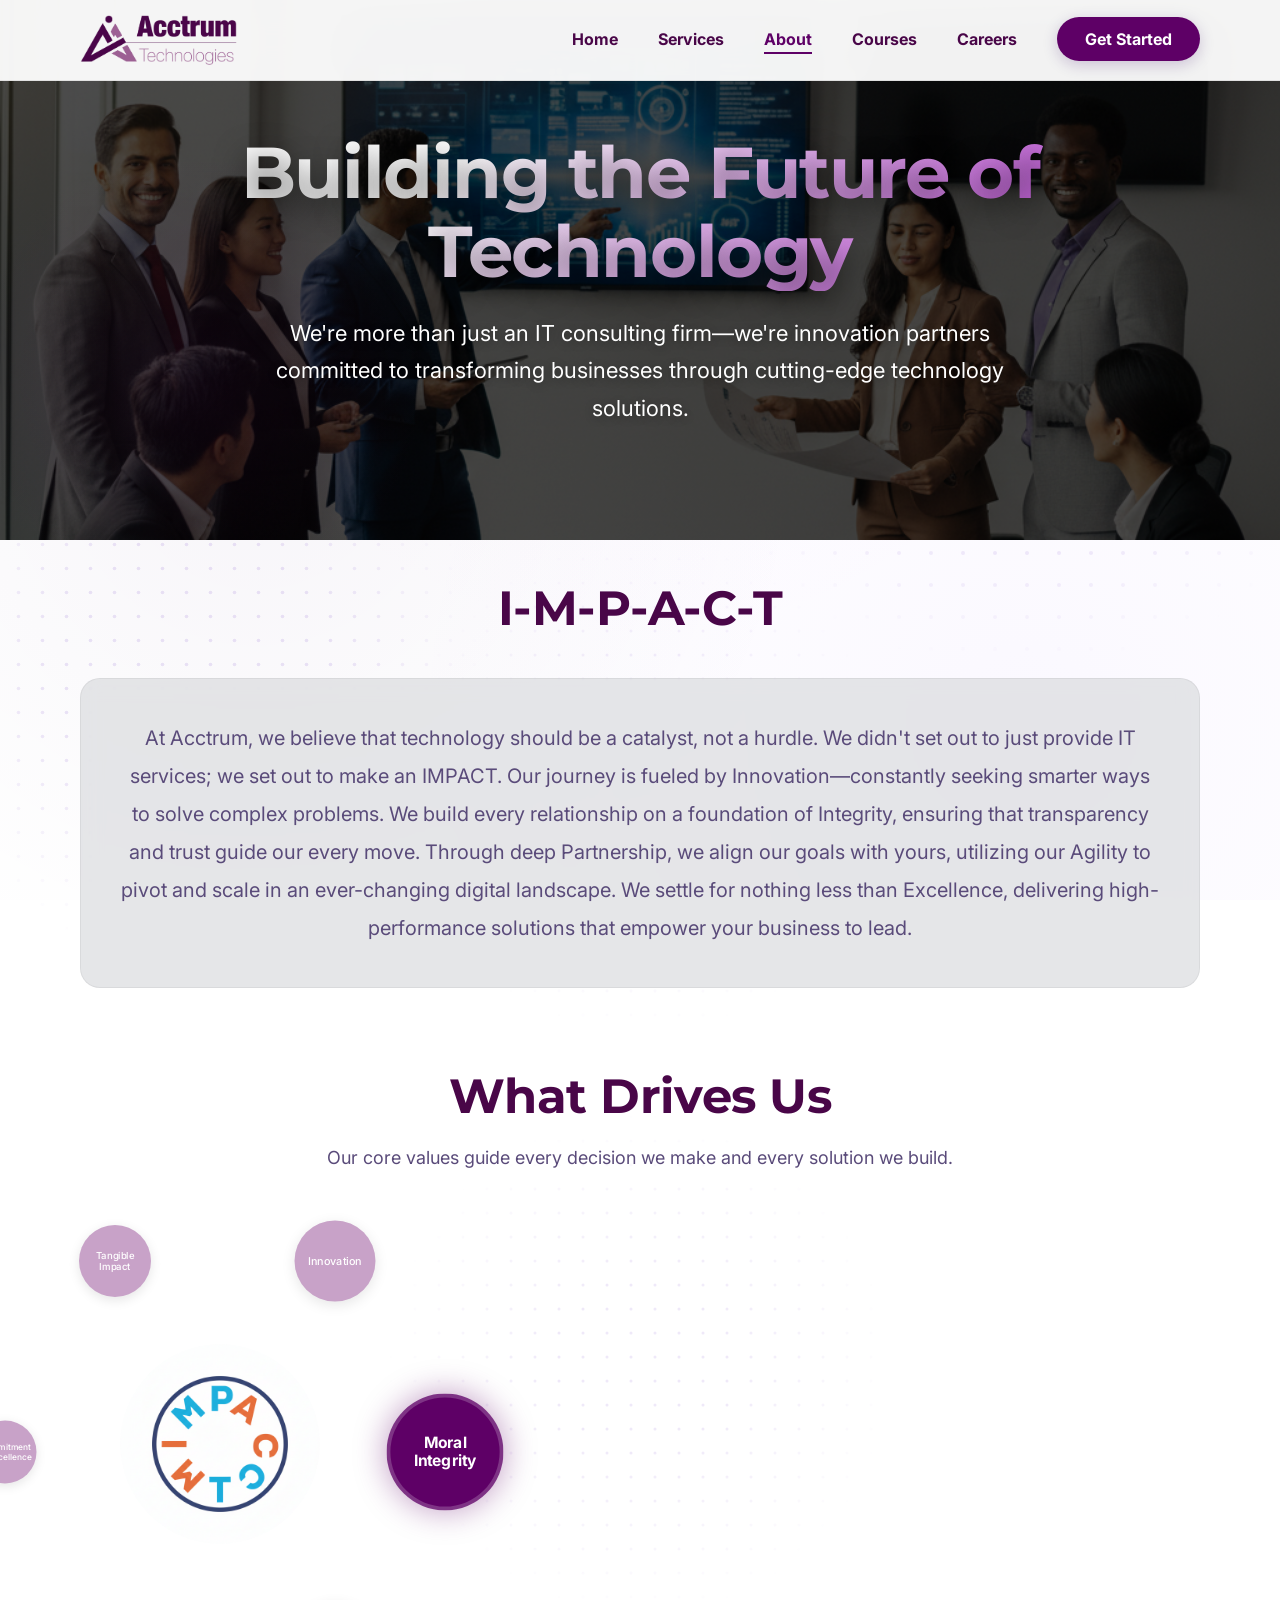
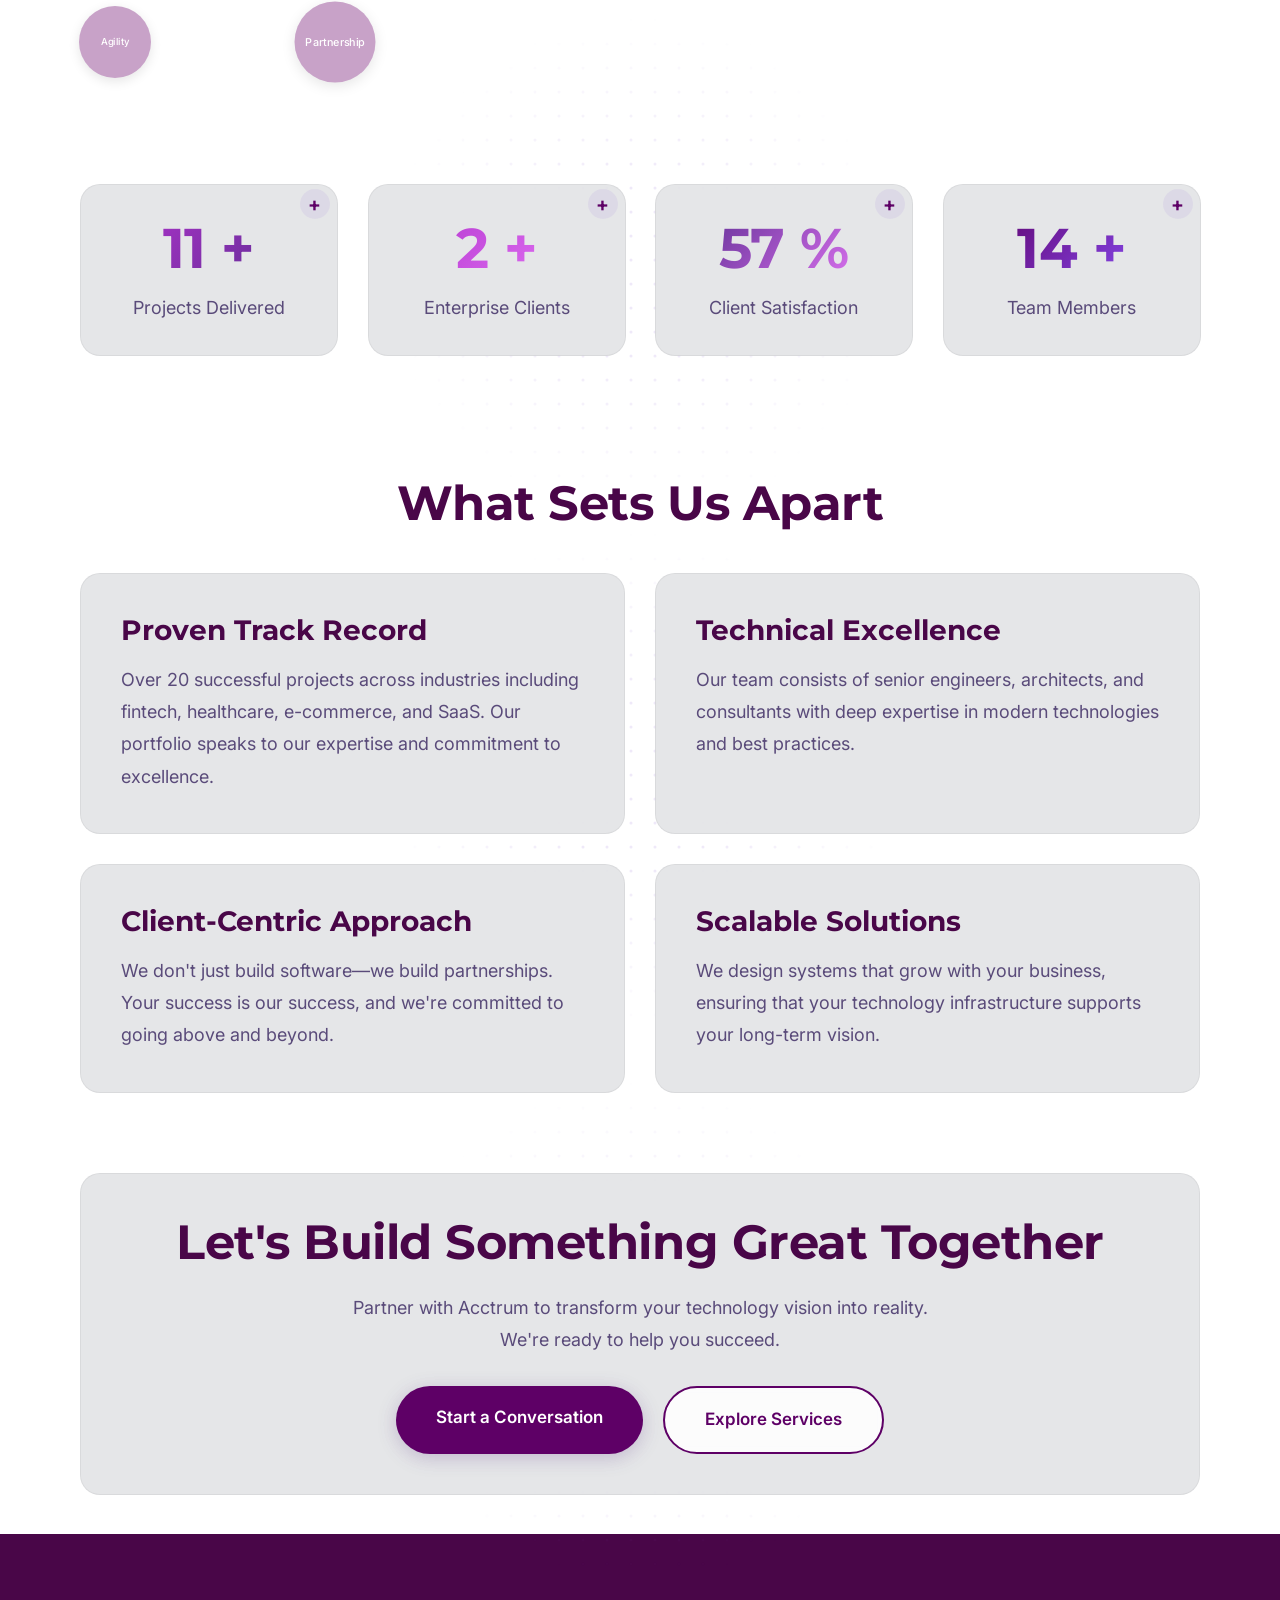
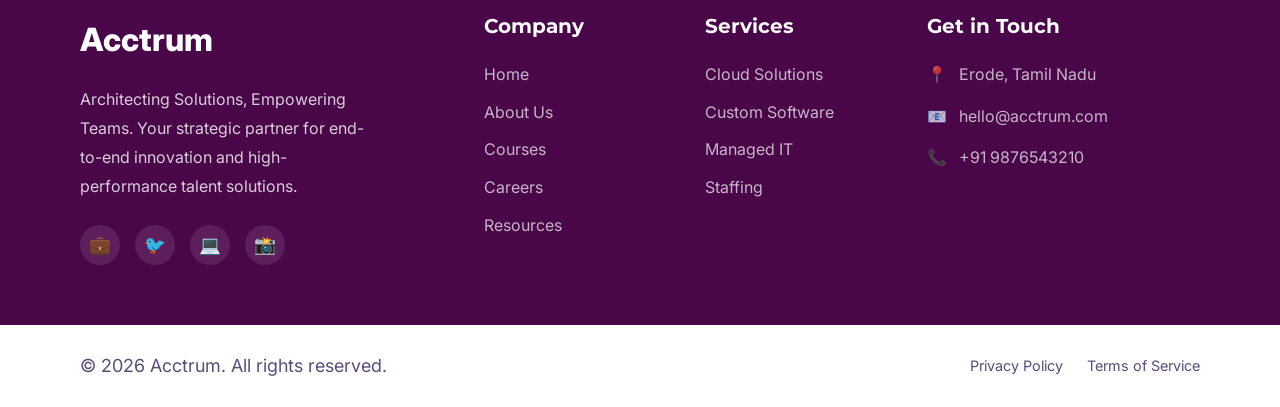
==== commit a123d133: "Add files via upload" ====
--- a/about.html
+++ b/about.html
@@ -26,7 +26,12 @@
             <a href="index.html" class="logo">
                 <img src="Imgs/Acctrum Logo Final.png" alt="Acctrum" class="logo-img">
             </a>
-            <ul class="nav-links">
+            <button class="mobile-toggle" id="mobile-toggle" aria-label="Toggle Navigation">
+                <span class="bar"></span>
+                <span class="bar"></span>
+                <span class="bar"></span>
+            </button>
+            <ul class="nav-links" id="nav-links">
                 <li><a href="index.html">Home</a></li>
                 <li><a href="services.html">Services</a></li>
                 <li><a href="about.html" class="active">About</a></li>
@@ -201,7 +206,7 @@
         </div>
     </section>
 
-    <!-- Team Section -->
+    <!-- Team Section - Disabled/Hidden as requested
     <section class="section">
         <div class="container">
             <div class="section-header">
@@ -251,6 +256,7 @@
             </div>
         </div>
     </section>
+    -->
 
     <!-- Why Choose Us -->
     <section class="section">
--- a/styles.css
+++ b/styles.css
@@ -60,6 +60,8 @@
 
 html {
     scroll-behavior: smooth;
+    overflow-x: hidden;
+    width: 100%;
 }
 
 body {
@@ -1470,6 +1472,61 @@
     }
 }
 
+/* Mobile Toggle Button */
+.mobile-toggle {
+    display: none;
+    flex-direction: column;
+    justify-content: space-between;
+    width: 26px;
+    height: 18px;
+    background: transparent;
+    border: none;
+    cursor: pointer;
+    z-index: 1100;
+    padding: 0;
+}
+
+.mobile-toggle .bar {
+    height: 3px;
+    width: 100%;
+    background-color: var(--text-light); /* Dark purple */
+    border-radius: 10px;
+    transition: all 0.3s cubic-bezier(0.4, 0, 0.2, 1);
+}
+
+/* Hamburger animations when active */
+.mobile-toggle.active .bar:nth-child(1) {
+    transform: translateY(7.5px) rotate(45deg);
+}
+
+.mobile-toggle.active .bar:nth-child(2) {
+    opacity: 0;
+    transform: translateX(-10px);
+}
+
+.mobile-toggle.active .bar:nth-child(3) {
+    transform: translateY(-7.5px) rotate(-45deg);
+}
+
+/* Slide-out navigation backdrop */
+.nav-backdrop {
+    position: fixed;
+    top: 0;
+    left: 0;
+    width: 100vw;
+    height: 100vh;
+    background: rgba(0, 0, 0, 0.4);
+    opacity: 0;
+    visibility: hidden;
+    transition: opacity 0.4s ease, visibility 0.4s ease;
+    z-index: 999;
+}
+
+.nav-backdrop.active {
+    opacity: 1;
+    visibility: visible;
+}
+
 @media (max-width: 992px) {
 
     .pillars-grid,
@@ -1543,8 +1600,33 @@
         padding: 30px 24px;
     }
 
+    .mobile-toggle {
+        display: flex;
+    }
+
     .nav-links {
-        display: none;
+        display: flex;
+        flex-direction: column;
+        position: fixed;
+        top: 0;
+        right: -100%;
+        width: 280px;
+        height: 100vh;
+        background: #ffffff;
+        padding: 100px 30px 40px;
+        box-shadow: -10px 0 30px rgba(0, 0, 0, 0.1);
+        transition: right 0.4s cubic-bezier(0.4, 0, 0.2, 1);
+        z-index: 1050;
+        gap: 30px;
+        align-items: flex-start;
+    }
+
+    .nav-links.active {
+        right: 0;
+    }
+
+    .nav-links a {
+        font-size: 1.25rem;
     }
 }
 
@@ -1714,34 +1796,107 @@
 }
 
 @media (max-width: 992px) {
+    /* ---- Values Carousel ---- */
     .values-carousel-wrapper {
         flex-direction: column;
         text-align: center;
+        margin-left: 0;       /* Fix horizontal overflow */
+        margin-right: 0;
+        margin-top: 0;
+        margin-bottom: 0;
+        overflow: hidden;
     }
 
     .values-queue {
-        flex-direction: row;
         flex: 0 0 auto;
+        width: 100%;
+        height: auto;
+        min-height: 120px;
+        display: flex;
+        flex-wrap: wrap;
         justify-content: center;
-        padding-left: 0;
-        margin-bottom: 40px;
+        align-items: center;
+        gap: 12px;
+        padding: 20px 16px;
+        position: static;       /* Disable absolute positioning context */
+        overflow: hidden;
+        margin-bottom: 24px;
+    }
+
+    /* Pills just flow as flex items; JS clears absolute styles */
+    .value-circle-item {
+        position: static;
+        width: auto;
+        height: auto;
+        border-radius: 50px;
+        padding: 10px 18px;
+        font-size: 0.8rem;
     }
 
     .value-circle-item.active-small {
-        transform: scale(1.2) translateY(-10px);
+        transform: scale(1.05);
+        transform-origin: center;
+    }
+
+    /* Hide the decorative center image – saves space */
+    .values-center-image {
+        display: none;
+    }
+
+    .active-value-card {
+        padding: 40px 30px;
+        max-width: 100%;
     }
 
     .active-content h3 {
-        font-size: 2.25rem;
+        font-size: 2rem;
+    }
+
+    /* ---- Details container (course page) ---- */
+    .details-container {
+        grid-template-columns: 1fr;
+    }
+
+    .sidebar {
+        position: static;
+        height: auto;
     }
 }
 
 @media (max-width: 480px) {
     .hero h1 {
-        font-size: 2.25rem;
+        font-size: 2rem;
     }
 
     h2 {
         font-size: 1.75rem;
     }
+
+    /* Ensure cards don't overflow */
+    .glass-card,
+    .pillar-card,
+    .service-card,
+    .job-card {
+        padding: 24px 18px;
+    }
+
+    .active-value-card {
+        padding: 30px 20px;
+    }
+
+    .active-content h3 {
+        font-size: 1.75rem;
+    }
+
+    /* Footer stack on tiny screens */
+    .footer-grid {
+        grid-template-columns: 1fr;
+    }
+
+    /* Nav CTA pill on small screens */
+    .nav-cta {
+        display: block;
+        text-align: center;
+        width: 100%;
+    }
 }
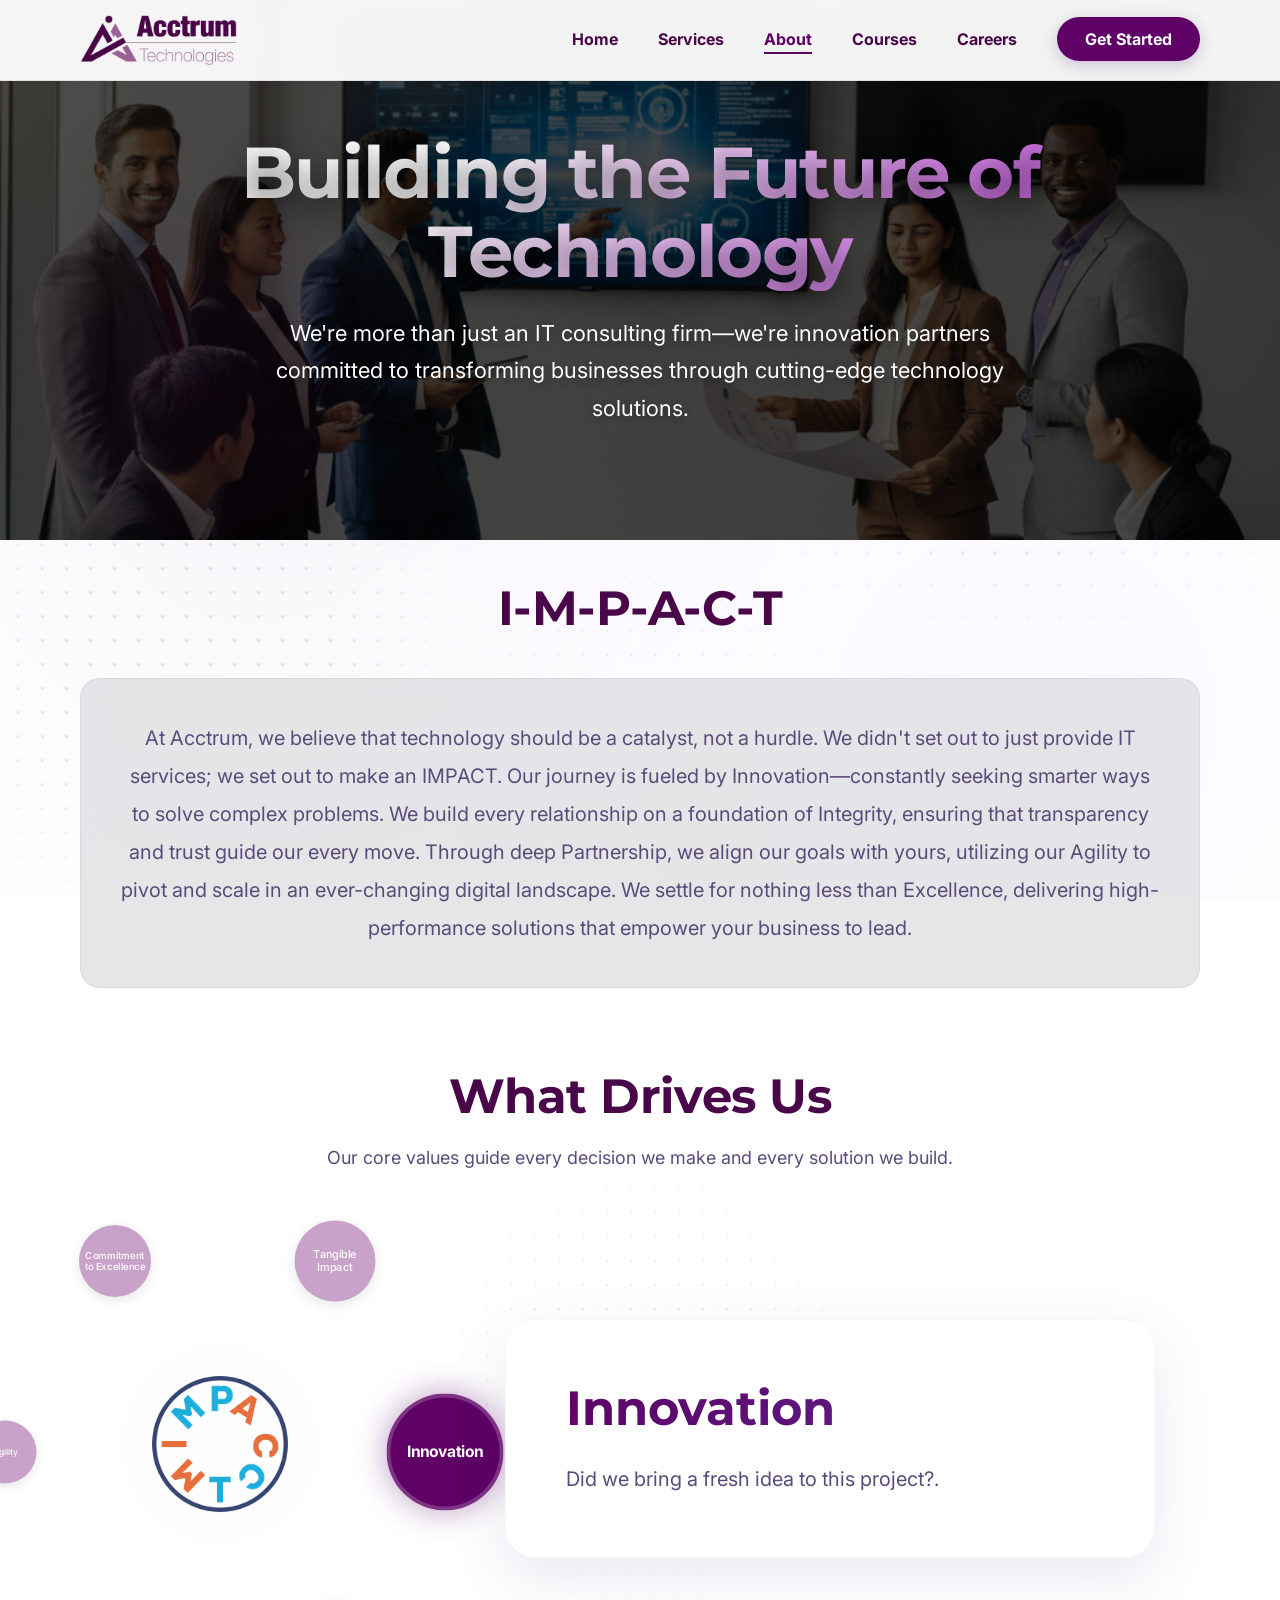
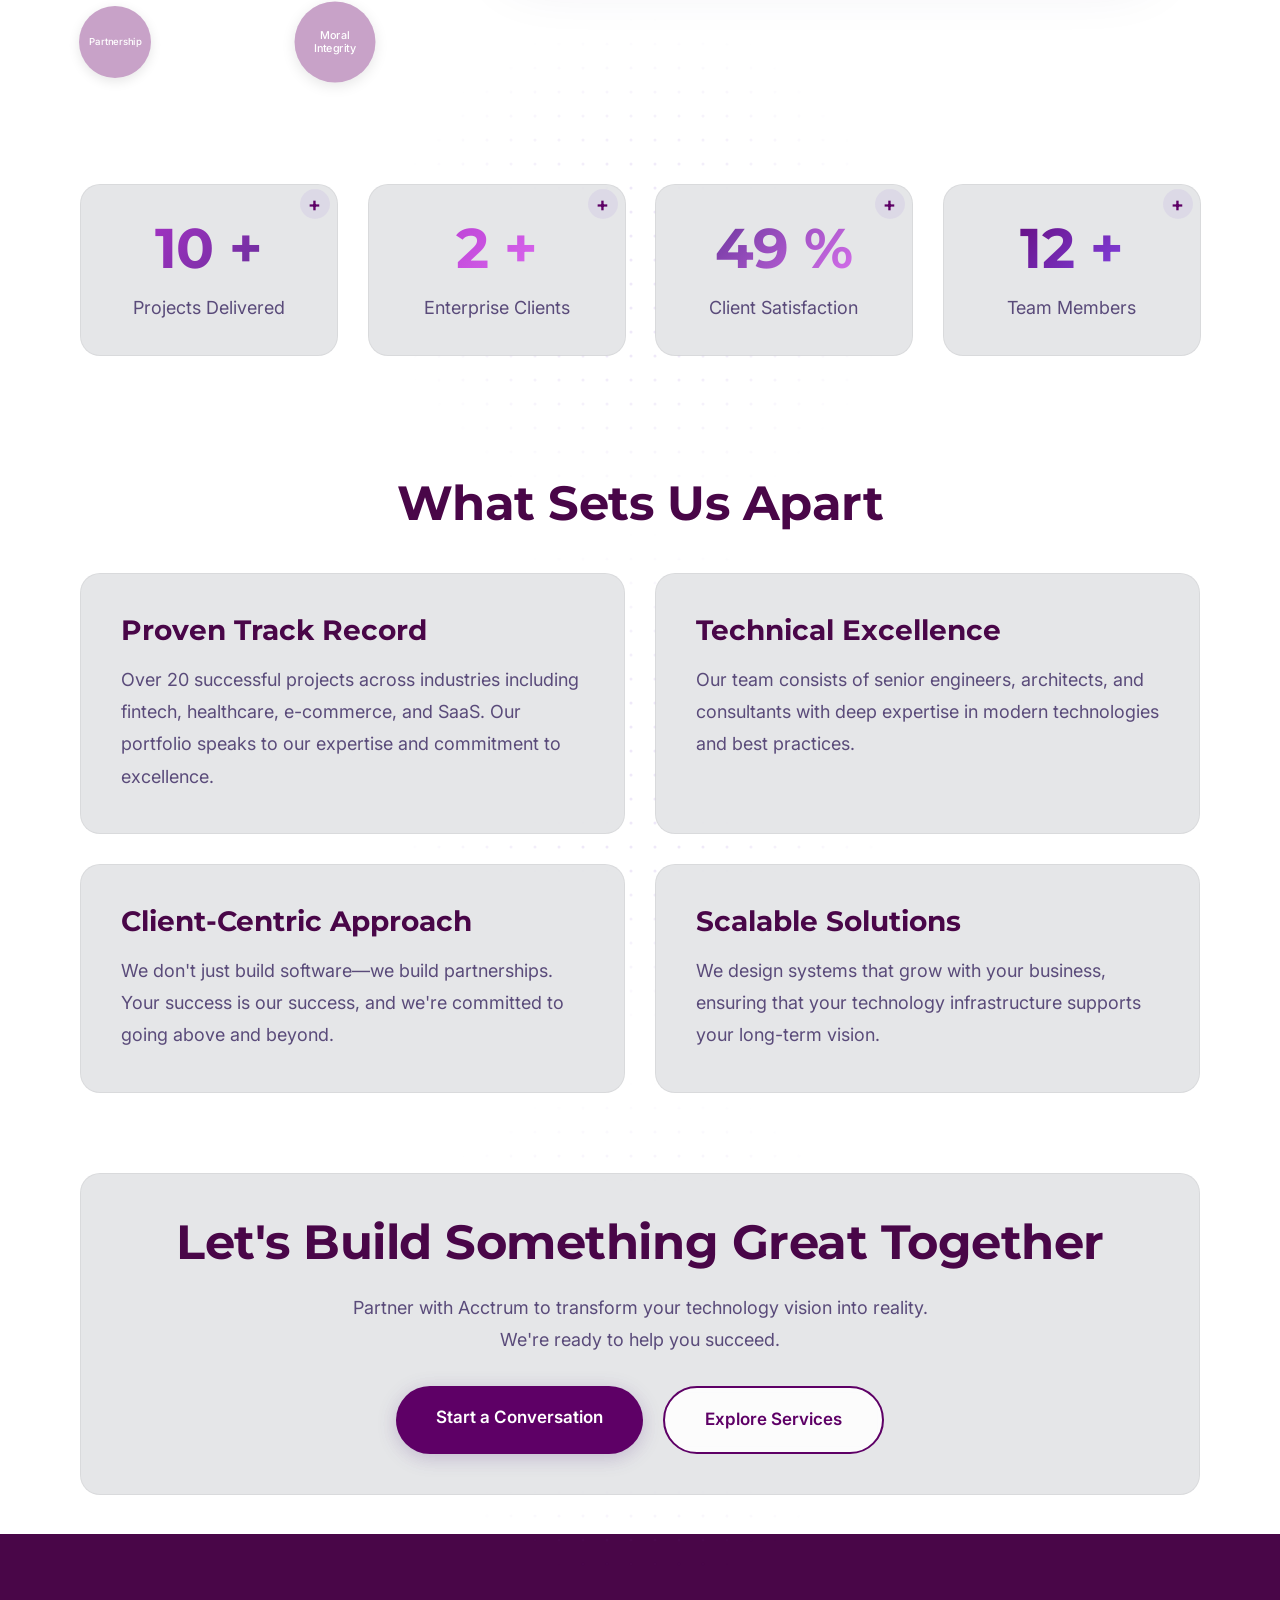
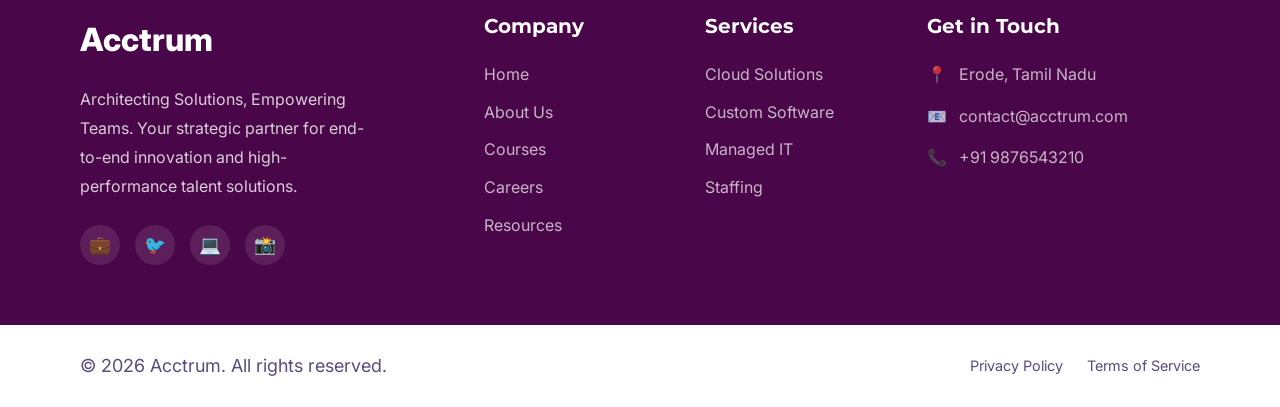
==== commit 83ee7dc5: "Update about.html" ====
--- a/about.html
+++ b/about.html
@@ -361,7 +361,7 @@
                     <h3 class="footer-heading">Get in Touch</h3>
                     <ul class="footer-contact">
                         <li><span>📍</span> Erode, Tamil Nadu</li>
-                        <li><span>📧</span> hello@acctrum.com</li>
+                        <li><span>📧</span> contact@acctrum.com</li>
                         <li><span>📞</span> +91 9876543210</li>
                     </ul>
                 </div>
@@ -383,4 +383,4 @@
     <script src="script.js"></script>
 </body>
 
-</html>+</html>
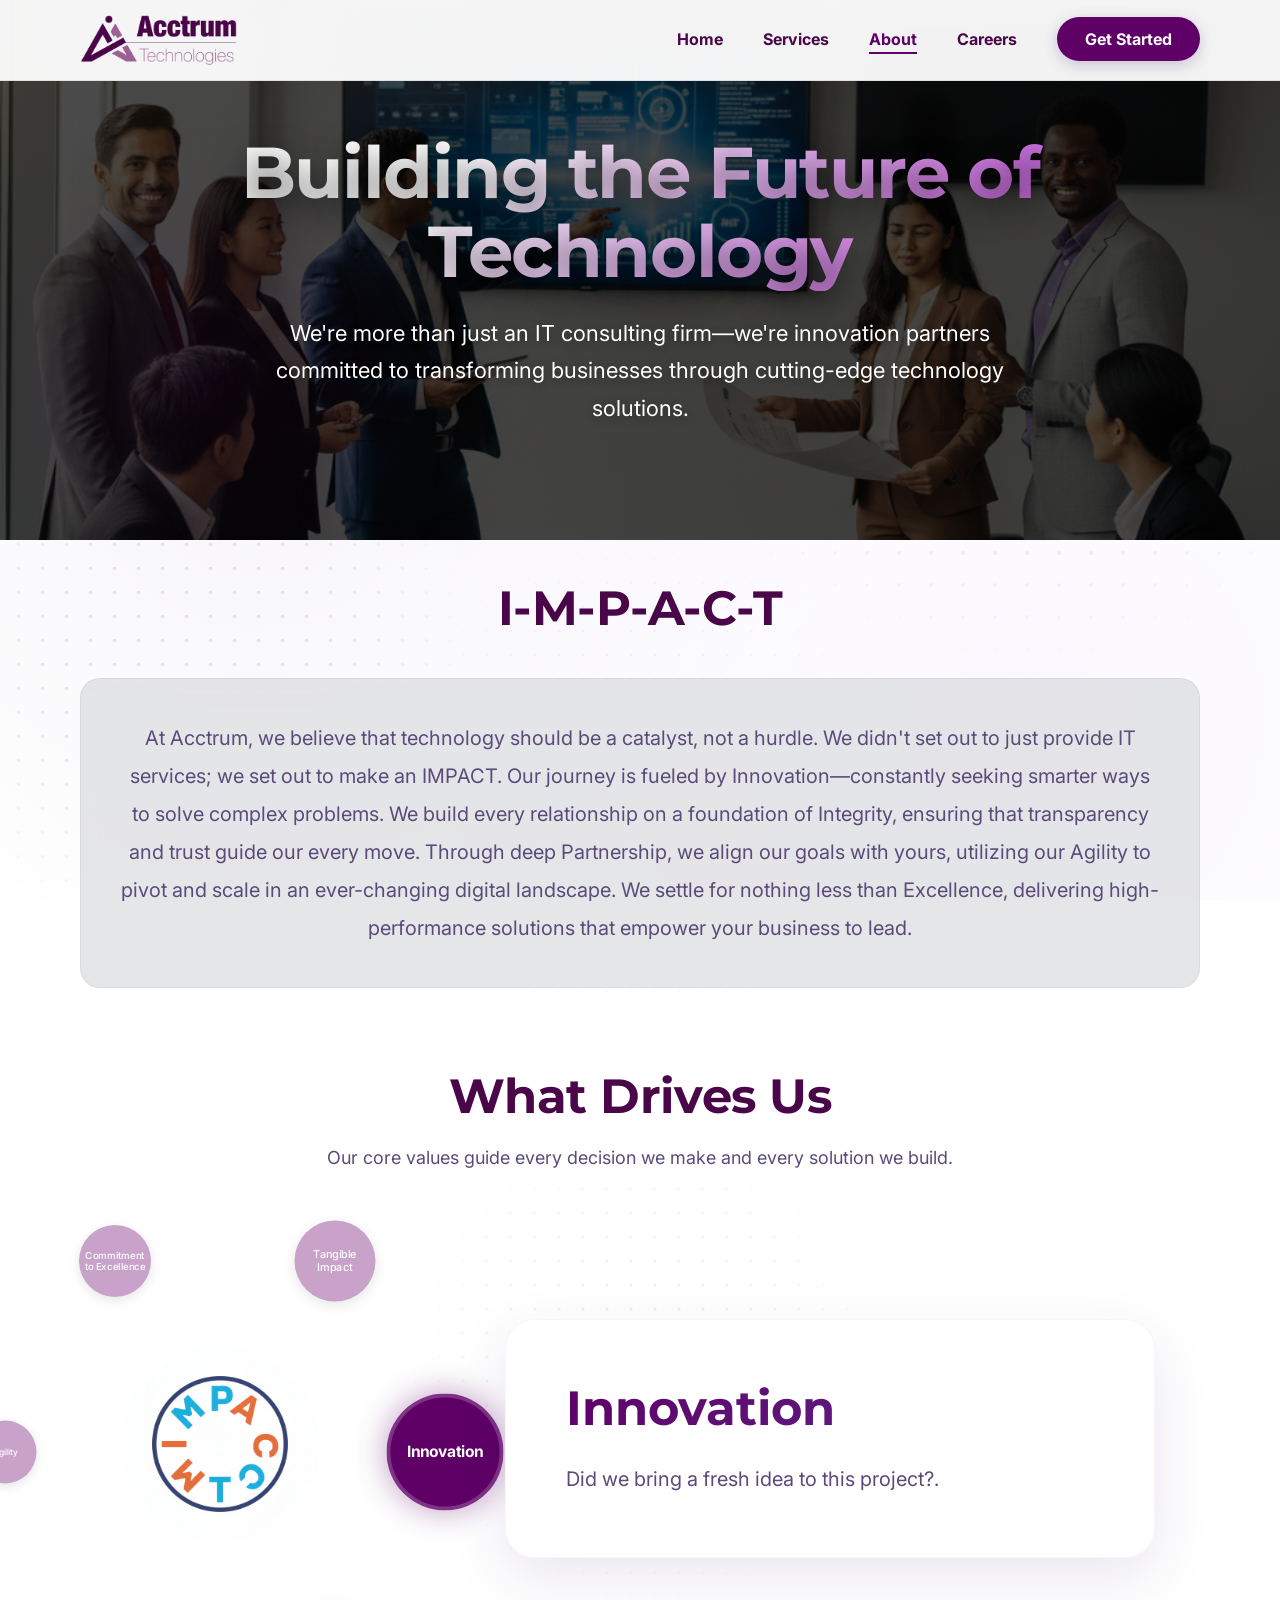
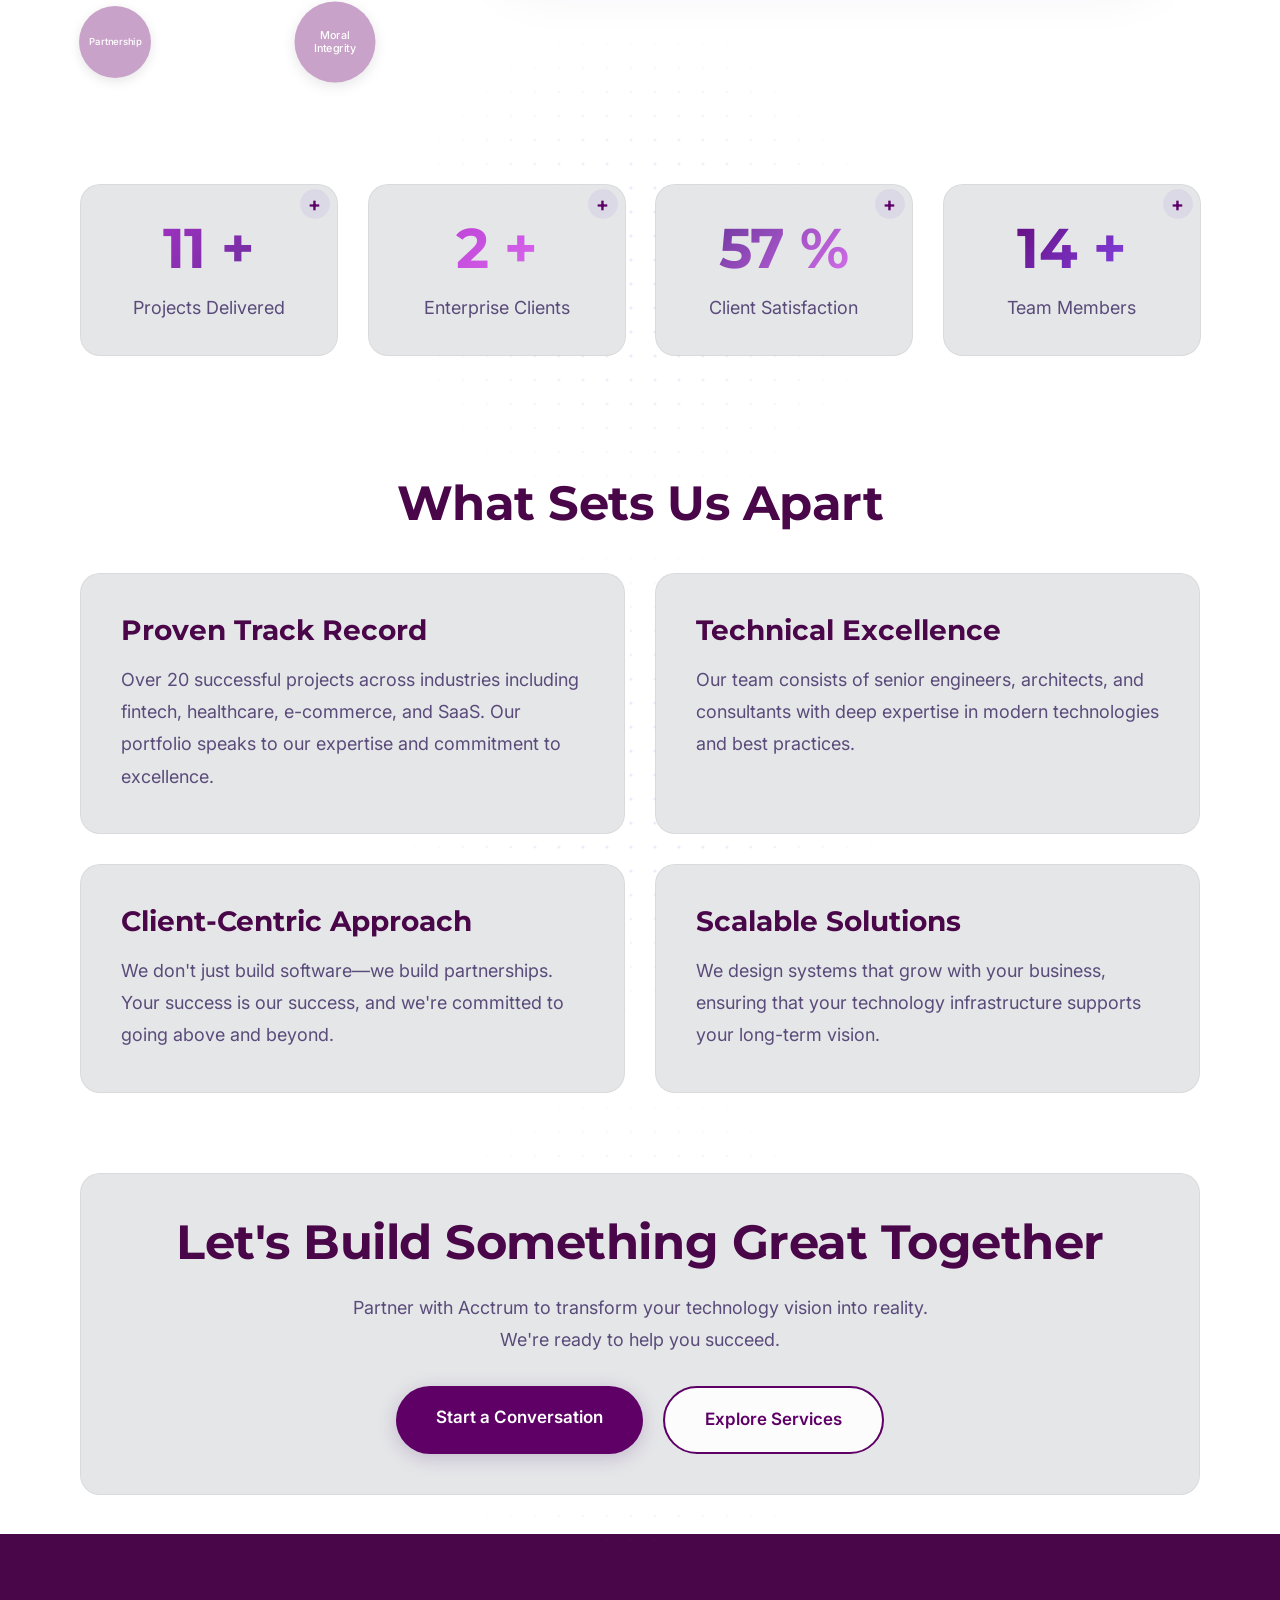
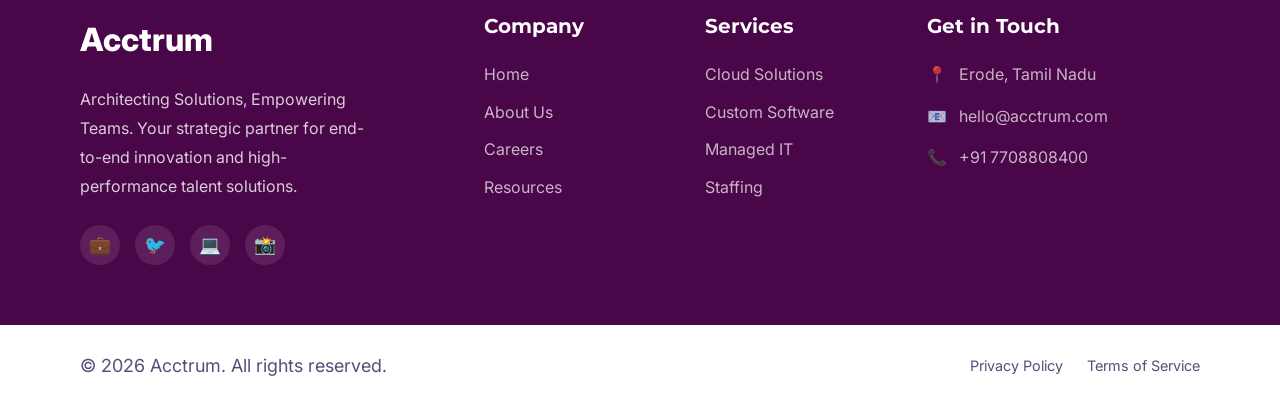
==== commit 80d15366: "Add files via upload" ====
--- a/about.html
+++ b/about.html
@@ -35,7 +35,7 @@
                 <li><a href="index.html">Home</a></li>
                 <li><a href="services.html">Services</a></li>
                 <li><a href="about.html" class="active">About</a></li>
-                <li><a href="courses.html">Courses</a></li>
+                <!-- <li><a href="courses.html">Courses</a></li> -->
                 <li><a href="careers.html">Careers</a></li>
                 <li><a href="contact.html" class="nav-cta">Get Started</a></li>
             </ul>
@@ -341,7 +341,7 @@
                     <ul class="footer-links">
                         <li><a href="index.html">Home</a></li>
                         <li><a href="about.html">About Us</a></li>
-                        <li><a href="courses.html">Courses</a></li>
+                        <!-- <li><a href="courses.html">Courses</a></li> -->
                         <li><a href="careers.html">Careers</a></li>
                         <li><a href="contact.html">Resources</a></li>
                     </ul>
@@ -361,8 +361,8 @@
                     <h3 class="footer-heading">Get in Touch</h3>
                     <ul class="footer-contact">
                         <li><span>📍</span> Erode, Tamil Nadu</li>
-                        <li><span>📧</span> contact@acctrum.com</li>
-                        <li><span>📞</span> +91 9876543210</li>
+                        <li><span>📧</span> hello@acctrum.com</li>
+                        <li><span>📞</span> +91 7708808400</li>
                     </ul>
                 </div>
             </div>
@@ -383,4 +383,4 @@
     <script src="script.js"></script>
 </body>
 
-</html>
+</html>
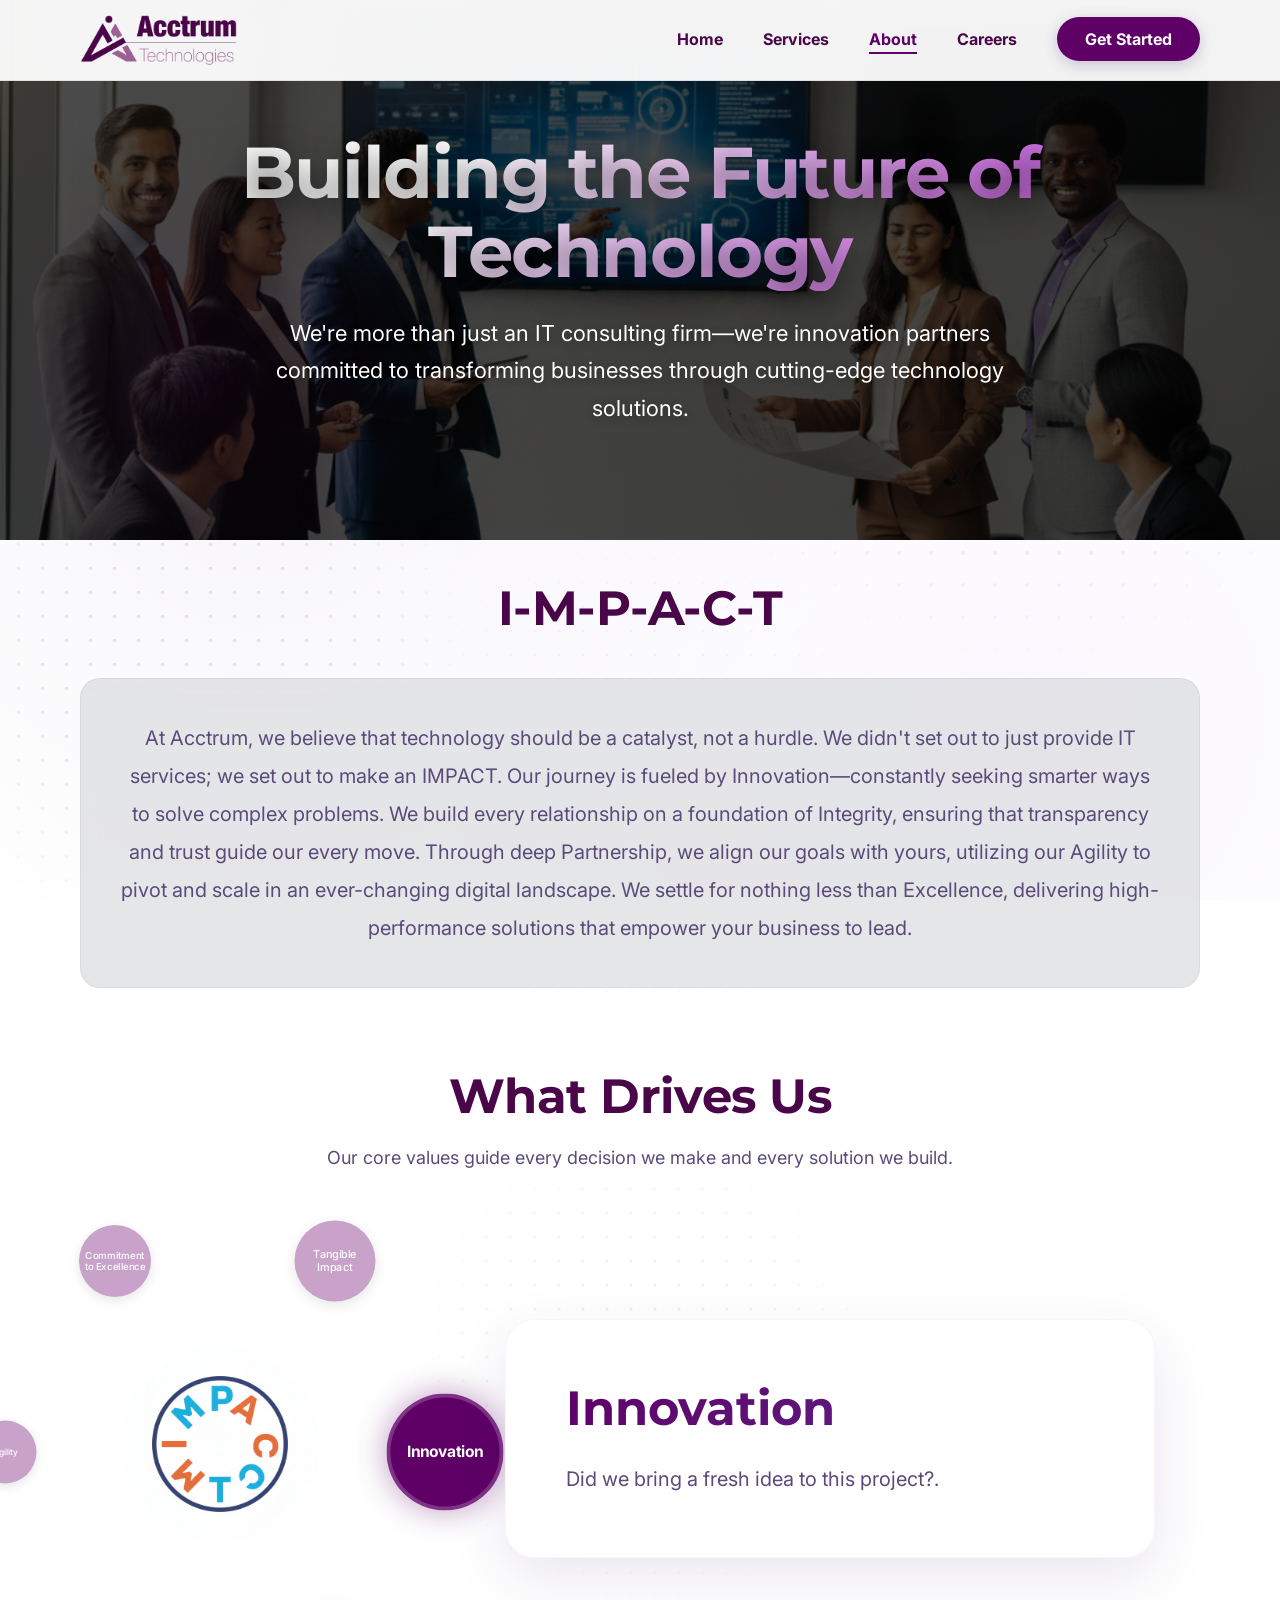
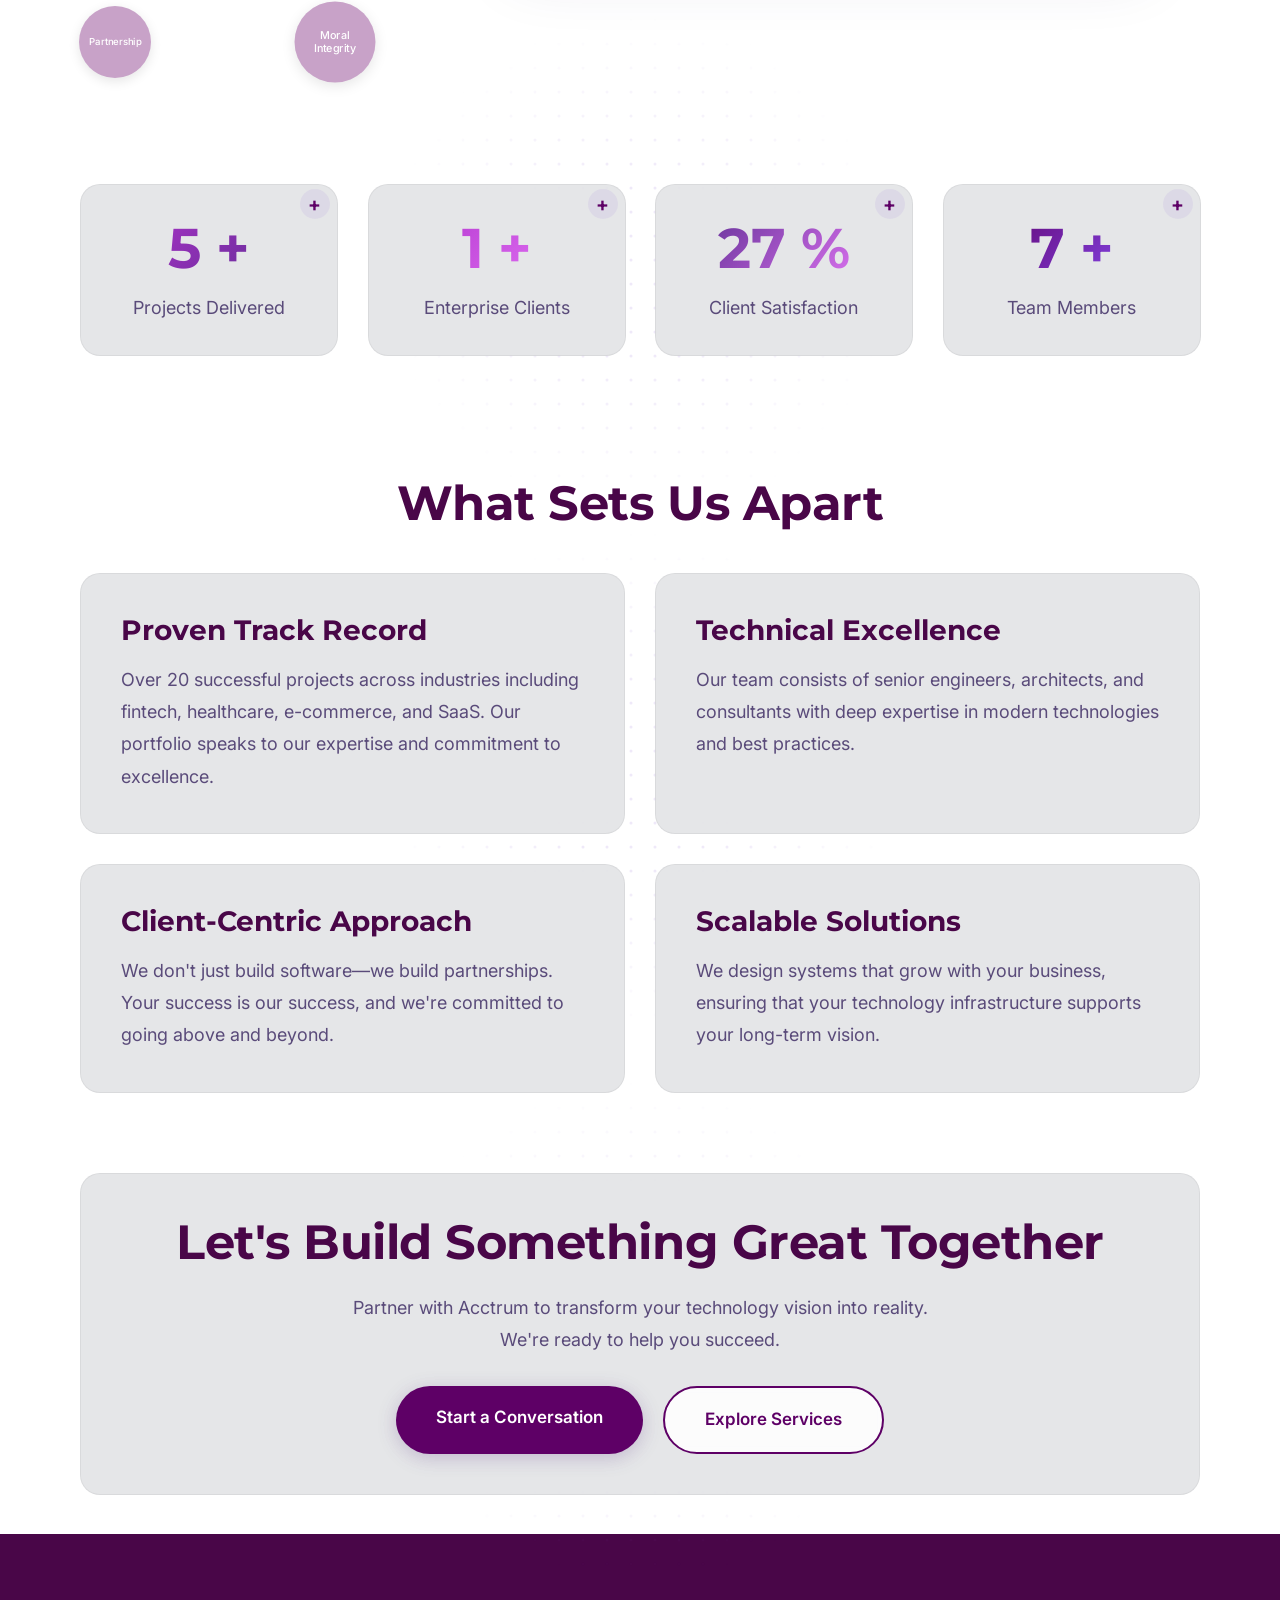
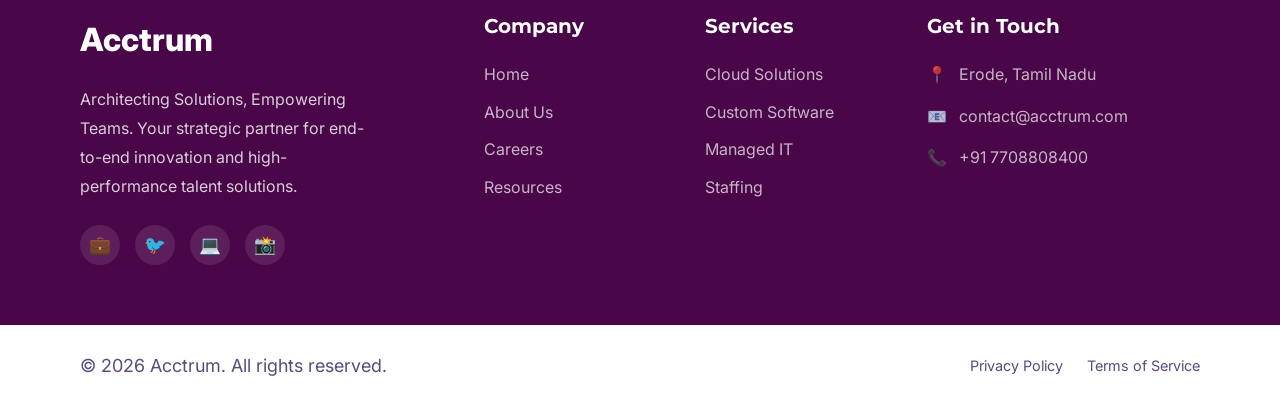
==== commit 387c5e52: "Add files via upload" ====
--- a/about.html
+++ b/about.html
@@ -361,7 +361,7 @@
                     <h3 class="footer-heading">Get in Touch</h3>
                     <ul class="footer-contact">
                         <li><span>📍</span> Erode, Tamil Nadu</li>
-                        <li><span>📧</span> hello@acctrum.com</li>
+                        <li><span>📧</span> contact@acctrum.com</li>
                         <li><span>📞</span> +91 7708808400</li>
                     </ul>
                 </div>
